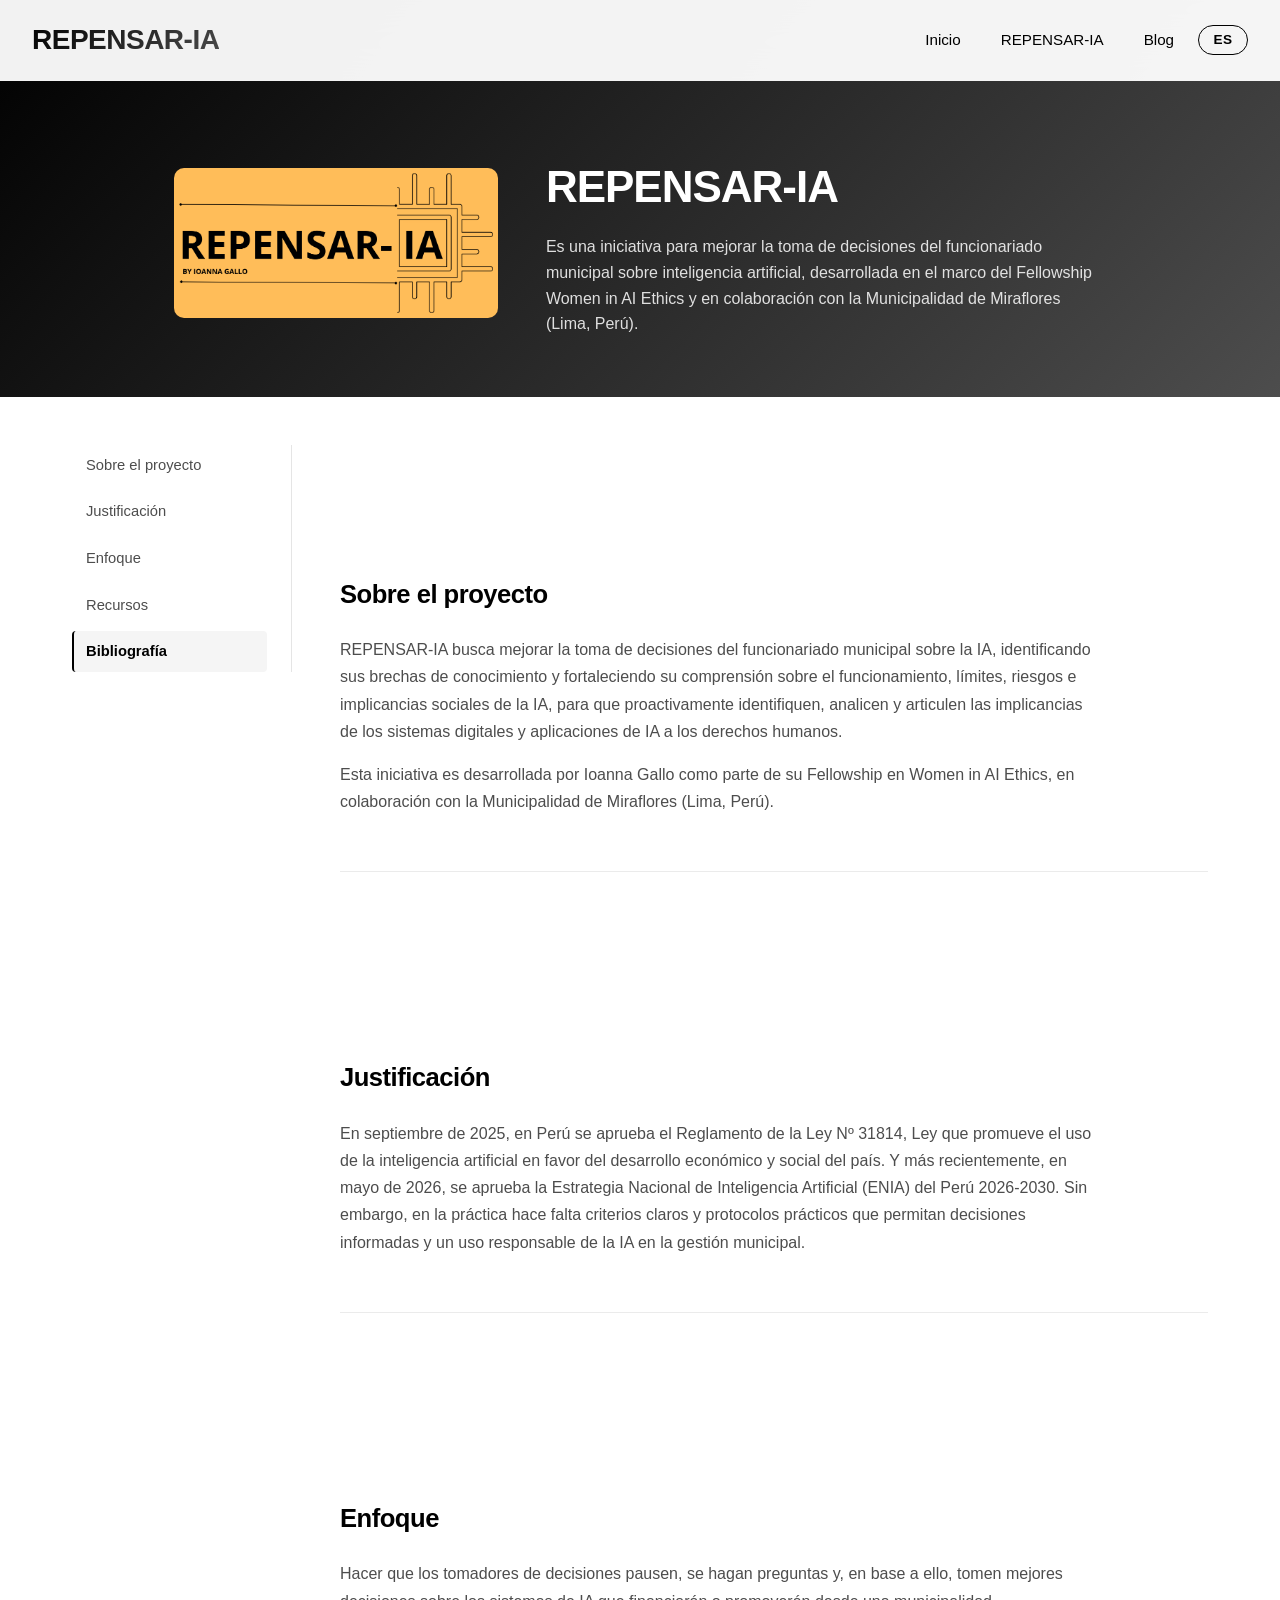
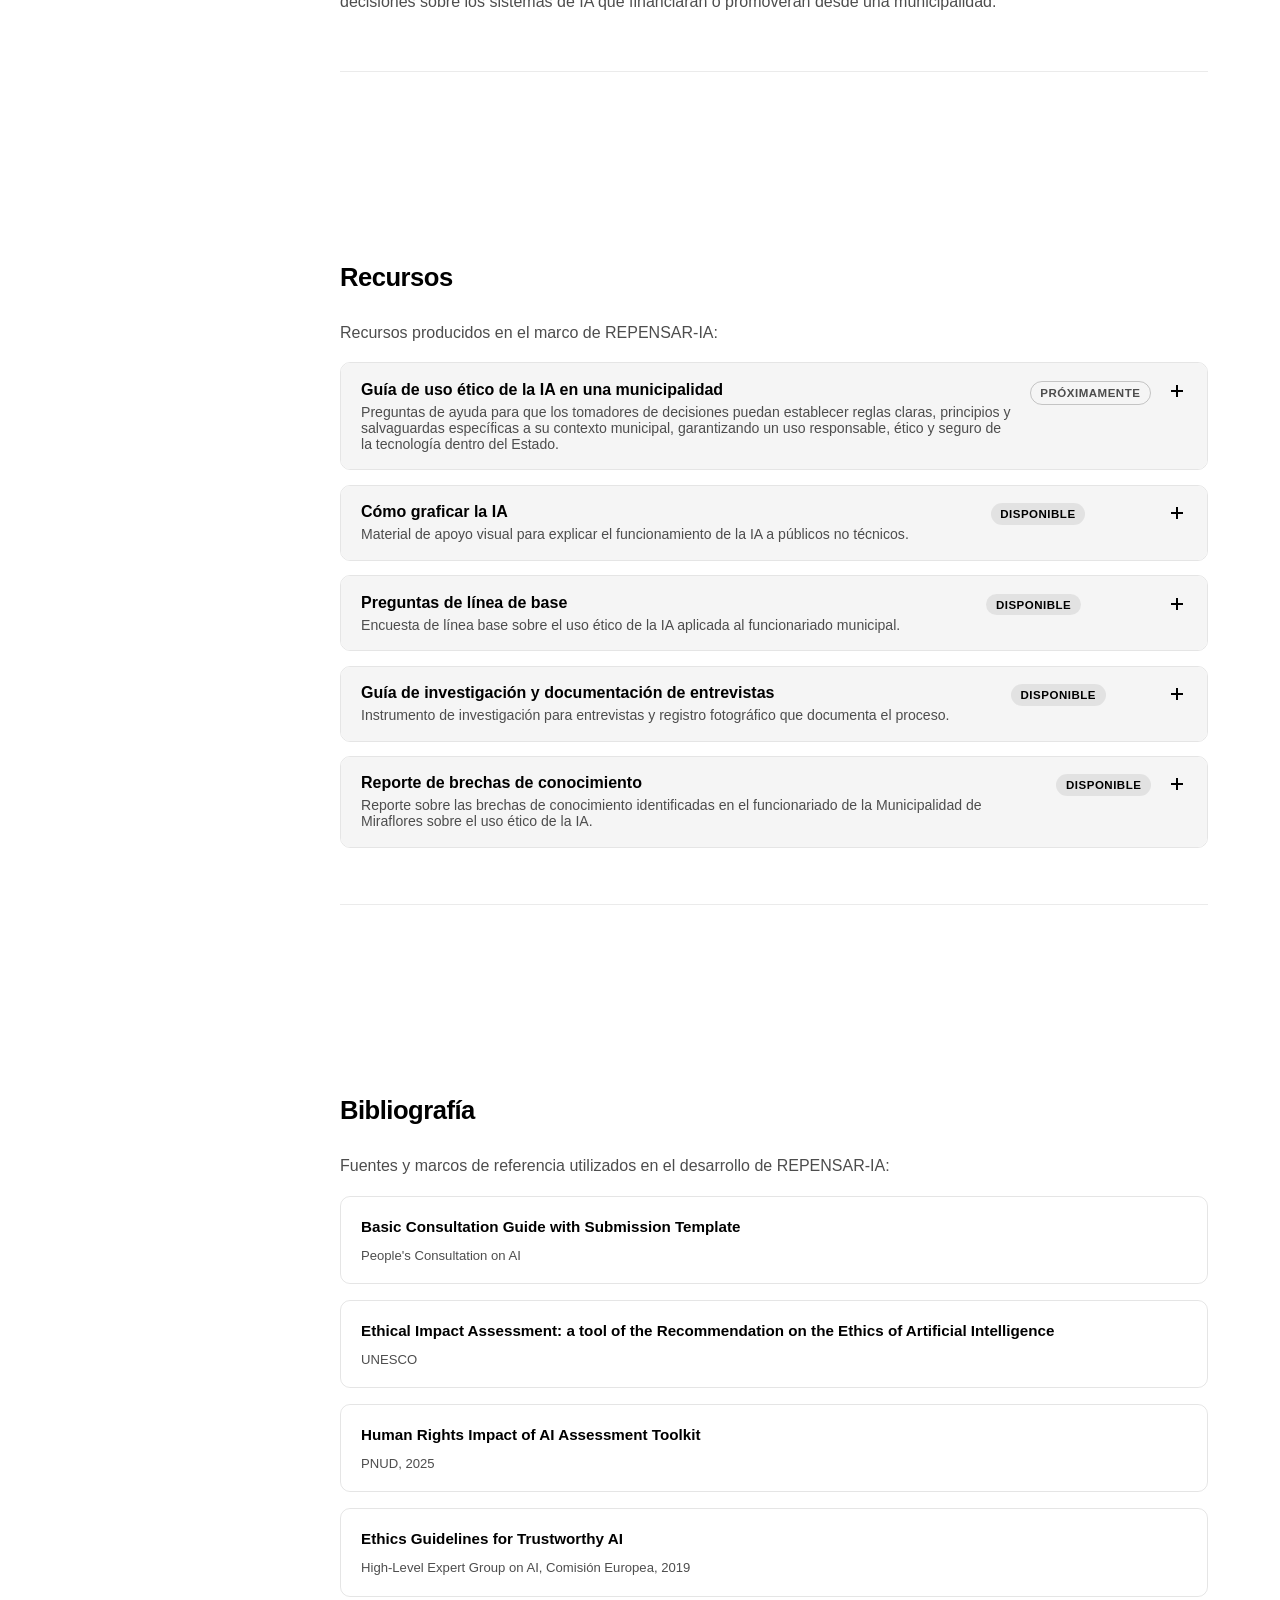
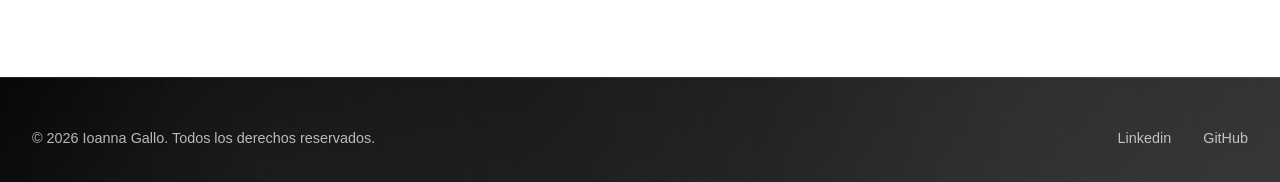
==== proyecto_ia.html @ f0a94ebf "subiendo portafolio" ====
<!DOCTYPE html>
<html lang="en">
<head>
    <meta charset="UTF-8">
    <meta name="viewport" content="width=device-width, initial-scale=1.0">
    <title>Proyecto REPENSAR-IA</title>
    <link href="css.css" rel="stylesheet">
</head>
<body>
    <!-- Navigation -->
    <nav id="navbar">
        <div class="nav-container">
            <div class="logo">REPENSAR-IA</div>
            <div class="nav-right">
                <ul class="nav-links">
                    <li><a href="index.html#home" data-en="Home" data-es="Inicio">Home</a></li>
                    <li><a href="proyecto_ia.html" data-en="REPENSAR-IA" data-es="REPENSAR-IA">REPENSAR-IA</a></li>
                    <li><a href="blog.html" data-en="Blog" data-es="Blog">Blog</a></li>
                </ul>
                <button type="button" id="langToggle" class="lang-toggle" aria-label="Switch language">ES</button>
            </div>
            <div class="mobile-menu-toggle" id="mobileMenuToggle">
                <div class="hamburger"></div>
                <div class="hamburger"></div>
                <div class="hamburger"></div>
            </div>
        </div>
    </nav>

    <!-- Menú del celular -->
    <div class="mobile-menu" id="mobileMenu">
        <ul class="mobile-nav-links">
            <li><a href="index.html#home" data-en="Home" data-es="Inicio">Home</a></li>
            <li><a href="proyecto_ia.html" data-en="REPENSAR-IA" data-es="REPENSAR-IA">REPENSAR-IA</a></li>
            <li><a href="blog.html" data-en="Blog" data-es="Blog">Blog</a></li>
        </ul>
    </div>

    <!-- Page Header -->
    <header class="docs-page-header">
        <div class="docs-page-header-inner">
            <img src="images/repensaria-logo.png" alt="REPENSAR-IA" class="docs-logo">
            <div class="docs-page-header-text">
                <h1 class="docs-page-header-title">REPENSAR-IA</h1>
                <p class="docs-page-header-subtitle" data-en="An initiative to improve municipal officials' decision-making on artificial intelligence, developed as part of the Women in AI Ethics Fellowship in collaboration with the Municipality of Miraflores (Lima, Peru)." data-es="Es una iniciativa para mejorar la toma de decisiones del funcionariado municipal sobre inteligencia artificial, desarrollada en el marco del Fellowship Women in AI Ethics y en colaboración con la Municipalidad de Miraflores (Lima, Perú)."> Es una iniciativa para mejorar la toma de decisiones del funcionariado municipal sobre inteligencia artificial, desarrollada en el marco del Fellowship Women in AI Ethics y en colaboración con la Municipalidad de Miraflores (Lima, Perú).</p>
            </div>
        </div>
    </header>

    <!-- Menú principal -->
    <div class="docs-layout">
        <aside class="docs-sidebar">
            <ul class="docs-sidebar-nav">
                <li><a href="#sobre" data-en="About the project" data-es="Sobre el proyecto">Sobre el proyecto</a></li>
                <li><a href="#justificacion" data-en="Rationale" data-es="Justificación">Justificación</a></li>
                <li><a href="#enfoque" data-en="Approach" data-es="Enfoque">Enfoque</a></li>
                <li><a href="#recursos" data-en="Resources" data-es="Recursos">Recursos</a></li>
                <li><a href="#bibliografia" data-en="Bibliography" data-es="Bibliografía">Bibliografía</a></li>
            </ul>
        </aside>

        <main class="docs-content">
            <!-- Sobre el proyecto -->
            <section id="sobre" class="docs-section">
                <h2 class="docs-section-title" data-en="About the project" data-es="Sobre el proyecto">Sobre el proyecto</h2>
                <p data-en="REPENSAR-IA seeks to improve municipal officials' decision-making on AI by identifying their knowledge gaps and strengthening their understanding of how AI works, its limits, risks, and social implications — so they can proactively identify, analyze, and articulate the human rights implications of digital systems and AI applications." data-es="REPENSAR-IA busca mejorar la toma de decisiones del funcionariado municipal sobre la IA, identificando sus brechas de conocimiento y fortaleciendo su comprensión sobre el funcionamiento, límites, riesgos e implicancias sociales de la IA, para que proactivamente identifiquen, analicen y articulen las implicancias de los sistemas digitales y aplicaciones de IA a los derechos humanos.">REPENSAR-IA busca mejorar la toma de decisiones del funcionariado municipal sobre la IA, identificando sus brechas de conocimiento y fortaleciendo su comprensión sobre el funcionamiento, límites, riesgos e implicancias sociales de la IA, para que proactivamente identifiquen, analicen y articulen las implicancias de los sistemas digitales y aplicaciones de IA a los derechos humanos.</p>
                <p data-en="This initiative is developed by Ioanna Gallo as part of her Women in AI Ethics Fellowship, in collaboration with the Municipality of Miraflores (Lima, Peru)." data-es="Esta iniciativa es desarrollada por Ioanna Gallo como parte de su Fellowship en Women in AI Ethics, en colaboración con la Municipalidad de Miraflores (Lima, Perú).">Esta iniciativa es desarrollada por Ioanna Gallo como parte de su Fellowship en Women in AI Ethics, en colaboración con la Municipalidad de Miraflores (Lima, Perú).</p>
            </section>

            <!-- Justificación -->
            <section id="justificacion" class="docs-section">
                <h2 class="docs-section-title" data-en="Rationale" data-es="Justificación">Justificación</h2>
                <p data-en="In September 2025, Peru approved the Regulations of Law No. 31814, the law that promotes the use of artificial intelligence for the country's economic and social development. More recently, in May 2026, Peru approved its National Artificial Intelligence Strategy (ENIA) 2026-2030. In practice, however, clear criteria and practical protocols are still missing to enable informed decisions and a responsible use of AI in municipal management." data-es="En septiembre de 2025, en Perú se aprueba el Reglamento de la Ley Nº 31814, Ley que promueve el uso de la inteligencia artificial en favor del desarrollo económico y social del país. Y más recientemente, en mayo de 2026, se aprueba la Estrategia Nacional de Inteligencia Artificial (ENIA) del Perú 2026-2030. Sin embargo, en la práctica hace falta criterios claros y protocolos prácticos que permitan decisiones informadas y un uso responsable de la IA en la gestión municipal.">En septiembre de 2025, en Perú se aprueba el Reglamento de la Ley Nº 31814, Ley que promueve el uso de la inteligencia artificial en favor del desarrollo económico y social del país. Y más recientemente, en mayo de 2026, se aprueba la Estrategia Nacional de Inteligencia Artificial (ENIA) del Perú 2026-2030. Sin embargo, en la práctica hace falta criterios claros y protocolos prácticos que permitan decisiones informadas y un uso responsable de la IA en la gestión municipal.</p>
            </section>

            <!-- Enfoque -->
            <section id="enfoque" class="docs-section">
                <h2 class="docs-section-title" data-en="Approach" data-es="Enfoque">Enfoque</h2>
                <p data-en="Getting decision-makers to pause, ask questions, and use those answers to make better decisions about the AI systems a municipality funds or promotes." data-es="Hacer que los tomadores de decisiones pausen, se hagan preguntas y, en base a ello, tomen mejores decisiones sobre los sistemas de IA que financiarán o promoverán desde una municipalidad.">Hacer que los tomadores de decisiones pausen, se hagan preguntas y, en base a ello, tomen mejores decisiones sobre los sistemas de IA que financiarán o promoverán desde una municipalidad.</p>
            </section>

            <!-- Recursos -->
            <section id="recursos" class="docs-section">
                <h2 class="docs-section-title" data-en="Resources" data-es="Recursos">Recursos</h2>
                <p data-en="Resources produced as part of REPENSAR-IA:" data-es="Recursos producidos en el marco de REPENSAR-IA:">Recursos producidos en el marco de REPENSAR-IA:</p>

                <div class="resource-list">
                    <!-- Recurso 1 - Pendiente -->
                    <div class="resource-card">
                        <button type="button" class="resource-header" data-toggle>
                            <div class="resource-header-text">
                                <h3 data-en="Guide to the ethical use of AI in a municipality" data-es="Guía de uso ético de la IA en una municipalidad">Guía de uso ético de la IA en una municipalidad</h3>
                                <p data-en="Guiding questions to help decision-makers set clear rules, principles, and context-specific safeguards for a municipality, ensuring a responsible, ethical, and safe use of technology within the State." data-es="Preguntas de ayuda para que los tomadores de decisiones puedan establecer reglas claras, principios y salvaguardas específicas a su contexto municipal, garantizando un uso responsable, ético y seguro de la tecnología dentro del Estado.">Preguntas de ayuda para que los tomadores de decisiones puedan establecer reglas claras, principios y salvaguardas específicas a su contexto municipal, garantizando un uso responsable, ético y seguro de la tecnología dentro del Estado.</p>
                            </div>
                            <span class="resource-status pending" data-en="Coming soon" data-es="Próximamente">Próximamente</span>
                            <span class="resource-toggle-icon" aria-hidden="true"></span>
                        </button>
                        <div class="resource-body">
                            <div class="resource-body-inner">
                                <p class="resource-pending-note" data-en="This resource is in preparation and will be published on this page soon." data-es="Este recurso está en preparación y se publicará próximamente en esta página.">Este recurso está en preparación y se publicará próximamente en esta página.</p>
                            </div>
                        </div>
                    </div>

                    <!-- Resource 2 - Pendiente -->
                    <div class="resource-card">
                        <button type="button" class="resource-header" data-toggle>
                            <div class="resource-header-text">
                                <h3 data-en="How to visualize AI" data-es="Cómo graficar la IA">Cómo graficar la IA</h3>
                                <p data-en="Visual support material to help explain how AI works to non-technical audiences." data-es="Material de apoyo visual para explicar el funcionamiento de la IA a públicos no técnicos.">Material de apoyo visual para explicar el funcionamiento de la IA a públicos no técnicos.</p>
                            </div>
                            <span class="resource-status available" data-en="Available" data-es="Disponible">Disponible</span>
                            <span class="resource-toggle-icon" aria-hidden="true"></span>
                        </button>
                        <div class="resource-body">
                            <div class="resource-body-inner">
                               <a class="resource-pending-note" href="https://www.linkedin.com/feed/update/urn:li:activity:7485746926806667264/" target="_blank" rel="noopener" data-en="Clic here to see the resource." data-es="Haz clic aquí para ver el recurso."> Haz clic aquí para ver el recurso.</a>
                            </div>
                        </div>
                    </div>

                    <!-- Resource 3 - Disponible -->
                    <div class="resource-card">
                        <button type="button" class="resource-header" data-toggle>
                            <div class="resource-header-text">
                                <h3 data-en="Baseline questions" data-es="Preguntas de línea de base">Preguntas de línea de base</h3>
                                <p data-en="Baseline survey on the ethical use of AI applied to municipal officials." data-es="Encuesta de línea base sobre el uso ético de la IA aplicada al funcionariado municipal.">Encuesta de línea base sobre el uso ético de la IA aplicada al funcionariado municipal.</p>
                            </div>
                            <span class="resource-status available" data-en="Available" data-es="Disponible">Disponible</span>
                            <span class="resource-toggle-icon" aria-hidden="true"></span>
                        </button>
                        <div class="resource-body">
                            <div class="resource-body-inner">
                                <div class="resource-file">
                                    <div class="resource-file-label">
                                        <span data-en="Baseline survey (PDF)" data-es="Encuesta de línea base (PDF)">Encuesta de línea base (PDF)</span>
                                        <a href="docs/encuesta-linea-base.pdf" target="_blank" rel="noopener" data-en="Open in new tab" data-es="Abrir en pestaña nueva">Abrir en pestaña nueva</a>
                                    </div>
                                    <iframe class="pdf-frame" src="docs/encuesta-linea-base.pdf" title="Encuesta de línea base - REPENSAR-IA"></iframe>
                                </div>
                            </div>
                        </div>
                    </div>

                    <!-- Resource 4 - available -->
                    <div class="resource-card">
                        <button type="button" class="resource-header" data-toggle>
                            <div class="resource-header-text">
                                <h3 data-en="Research guide and interview documentation" data-es="Guía de investigación y documentación de entrevistas">Guía de investigación y documentación de entrevistas</h3>
                                <p data-en="Research instrument used for interviews, plus a photographic record documenting the process." data-es="Instrumento de investigación para entrevistas y registro fotográfico que documenta el proceso.">Instrumento de investigación para entrevistas y registro fotográfico que documenta el proceso.</p>
                            </div>
                            <span class="resource-status available" data-en="Available" data-es="Disponible">Disponible</span>
                            <span class="resource-toggle-icon" aria-hidden="true"></span>
                        </button>
                        <div class="resource-body">
                            <div class="resource-body-inner">
                                <div class="resource-file">
                                    <div class="resource-file-label">
                                        <span data-en="Research guide (PDF)" data-es="Guía de investigación (PDF)">Guía de investigación (PDF)</span>
                                        <a href="docs/guia-investigacion.pdf" target="_blank" rel="noopener" data-en="Open in new tab" data-es="Abrir en pestaña nueva">Abrir en pestaña nueva</a>
                                    </div>
                                    <iframe class="pdf-frame" src="docs/guia-investigacion.pdf" title="Guía de investigación - REPENSAR-IA"></iframe>
                                </div>
                                <div class="resource-file">
                                    <div class="resource-file-label">
                                        <span data-en="Interview documentation (PDF)" data-es="Documentación de entrevistas (PDF)">Documentación de entrevistas (PDF)</span>
                                        <a href="docs/documentacion-entrevistas.pdf" target="_blank" rel="noopener" data-en="Open in new tab" data-es="Abrir en pestaña nueva">Abrir en pestaña nueva</a>
                                    </div>
                                    <iframe class="pdf-frame" src="docs/documentacion-entrevistas.pdf" title="Documentación de entrevistas - REPENSAR-IA"></iframe>
                                </div>
                            </div>
                        </div>
                    </div>

                    <!-- Resource 5 - Disponible -->
                    <div class="resource-card">
                        <button type="button" class="resource-header" data-toggle>
                            <div class="resource-header-text">
                                <h3 data-en="Knowledge gaps report" data-es="Reporte de brechas de conocimiento">Reporte de brechas de conocimiento</h3>
                                <p data-en="Report on the knowledge gaps identified among officials of the Municipality of Miraflores regarding the ethical use of AI." data-es="Reporte sobre las brechas de conocimiento identificadas en el funcionariado de la Municipalidad de Miraflores sobre el uso ético de la IA.">Reporte sobre las brechas de conocimiento identificadas en el funcionariado de la Municipalidad de Miraflores sobre el uso ético de la IA.</p>
                            </div>
                            <span class="resource-status available" data-en="Available" data-es="Disponible">Disponible</span>
                            <span class="resource-toggle-icon" aria-hidden="true"></span>
                        </button>
                        <div class="resource-body">
                            <div class="resource-body-inner">
                                <a class="resource-pending-note" href="https://ioannagallo.github.io/lineabase_repensar-ia/" target="_blank" rel="noopener" data-en="Clic here to see the resource." data-es="Haz clic aquí para ver el recurso."> Haz clic aquí para ver el recurso.</a>
                            </div>
                        </div>
                    </div>
                </div>
            </section>

            <!-- Bibliografía -->
            <section id="bibliografia" class="docs-section">
                <h2 class="docs-section-title" data-en="Bibliography" data-es="Bibliografía">Bibliografía</h2>
                <p data-en="Sources and reference frameworks used in developing REPENSAR-IA:" data-es="Fuentes y marcos de referencia utilizados en el desarrollo de REPENSAR-IA:">Fuentes y marcos de referencia utilizados en el desarrollo de REPENSAR-IA:</p>

                <ul class="biblio-list">
                    <li>
                        <a href="https://www.peoplesaiconsultation.ca/basic-consultation-guide-with-submission-template/" target="_blank" rel="noopener">Basic Consultation Guide with Submission Template</a>
                        <span class="biblio-source">People's Consultation on AI</span>
                    </li>
                    <li>
                        <a href="https://unesdoc.unesco.org/ark:/48223/pf0000386276" target="_blank" rel="noopener">Ethical Impact Assessment: a tool of the Recommendation on the Ethics of Artificial Intelligence</a>
                        <span class="biblio-source">UNESCO</span>
                    </li>
                    <li>
                        <a href="https://www.undp.org/eurasia/publications/human-rights-impact-ai-assessment-toolkit" target="_blank" rel="noopener">Human Rights Impact of AI Assessment Toolkit</a>
                        <span class="biblio-source" data-en="UNDP, 2025" data-es="PNUD, 2025">PNUD, 2025</span>
                    </li>
                    <li>
                        <a href="https://digital-strategy.ec.europa.eu/en/library/ethics-guidelines-trustworthy-ai" target="_blank" rel="noopener">Ethics Guidelines for Trustworthy AI</a>
                        <span class="biblio-source" data-en="High-Level Expert Group on AI, European Commission, 2019" data-es="High-Level Expert Group on AI, Comisión Europea, 2019">High-Level Expert Group on AI, Comisión Europea, 2019</span>
                    </li>
                </ul>
            </section>
        </main>
    </div>

    <!-- Footer -->
    <footer class="footer">
        <div class="container">
            <div class="footer-content">
                <div class="footer-left">
                    <p data-en="© 2026 Ioanna Gallo. All rights reserved." data-es="© 2026 Ioanna Gallo. Todos los derechos reservados.">&copy; 2026 Ioanna Gallo. All rights reserved.</p>
                </div>
                <div class="footer-right">
                    <a href="https://www.linkedin.com/in/ioannagallo/" data-en="Linkedin" data-es="Linkedin">Linkedin</a>
                    <a href="#terms" data-en="GitHub" data-es="GitHub">GitHub</a>
                </div>
            </div>
        </div>
    </footer>

    <script>
        const mobileMenuToggle = document.getElementById('mobileMenuToggle');
        const mobileMenu = document.getElementById('mobileMenu');
        const mobileNavLinks = document.querySelectorAll('.mobile-nav-links a');

        mobileMenuToggle.addEventListener('click', () => {
            mobileMenuToggle.classList.toggle('active');
            mobileMenu.classList.toggle('active');
            document.body.style.overflow = mobileMenu.classList.contains('active') ? 'hidden' : 'auto';
        });

        mobileNavLinks.forEach(link => {
            link.addEventListener('click', () => {
                mobileMenuToggle.classList.remove('active');
                mobileMenu.classList.remove('active');
                document.body.style.overflow = 'auto';
            });
        });

        document.addEventListener('click', (e) => {
            if (!mobileMenuToggle.contains(e.target) && !mobileMenu.contains(e.target)) {
                mobileMenuToggle.classList.remove('active');
                mobileMenu.classList.remove('active');
                document.body.style.overflow = 'auto';
            }
        });

        window.addEventListener('scroll', () => {
            const navbar = document.getElementById('navbar');
            if (window.scrollY > 50) {
                navbar.classList.add('scrolled');
            } else {
                navbar.classList.remove('scrolled');
            }
        });

        // Resource accordions
        document.querySelectorAll('.resource-header').forEach((header) => {
            header.addEventListener('click', () => {
                header.closest('.resource-card').classList.toggle('open');
            });
        });

        // Sidebar scrollspy
        const sidebarLinks = document.querySelectorAll('.docs-sidebar-nav a');
        const docsSections = document.querySelectorAll('.docs-section');

        const setActiveLink = (id) => {
            sidebarLinks.forEach((link) => {
                link.classList.toggle('active', link.getAttribute('href') === `#${id}`);
            });
        };

        const sectionObserver = new IntersectionObserver((entries) => {
            const visible = entries.filter((entry) => entry.isIntersecting);
            if (visible.length > 0) {
                setActiveLink(visible[0].target.id);
            }
        }, { rootMargin: '-110px 0px -70% 0px', threshold: 0 });

        docsSections.forEach((section) => sectionObserver.observe(section));
    </script>
    <script src="i18n.js"></script>
</body>
</html>
---- css.css ----
/*

TemplateMo 593 personal shape

https://templatemo.com/tm-593-personal-shape

*/

@charset "utf-8";
/* CSS Document */

        * {
            margin: 0;
            padding: 0;
            box-sizing: border-box;
        }

        /* Footer */
        .footer {
            background: linear-gradient(135deg, #000000 0%, #1a1a1a 50%, #333333 100%);
            color: var(--text-light);
            padding: 3rem 0 2rem;
            border-top: 1px solid rgba(255, 255, 255, 0.1);
            position: relative;
            overflow: hidden;
        }

        .footer::before {
            content: '';
            position: absolute;
            top: 0;
            left: 0;
            right: 0;
            bottom: 0;
            background: url('data:image/svg+xml,<svg xmlns="http://www.w3.org/2000/svg" viewBox="0 0 100 100"><defs><pattern id="footer-grid" width="12" height="12" patternUnits="userSpaceOnUse"><path d="M 12 0 L 0 0 0 12" fill="none" stroke="rgba(255,255,255,0.05)" stroke-width="0.5"/></pattern></defs><rect width="100" height="100" fill="url(%23footer-grid)"/></svg>');
            opacity: 0.4;
        }

        .footer::after {
            content: '';
            position: absolute;
            top: 0;
            left: 0;
            right: 0;
            bottom: 0;
            background: radial-gradient(circle at 20% 80%, rgba(255, 255, 255, 0.06) 0%, transparent 50%),
                        radial-gradient(circle at 80% 20%, rgba(255, 255, 255, 0.04) 0%, transparent 50%);
        }

        .footer-content {
            display: flex;
            justify-content: space-between;
            align-items: center;
            flex-wrap: wrap;
            gap: 1rem;
            position: relative;
            z-index: 2;
        }

        .footer-left p {
            color: rgba(255, 255, 255, 0.7);
            font-size: 0.9rem;
            margin: 0;
        }

        .footer-right {
            display: flex;
            gap: 2rem;
            flex-wrap: wrap;
        }

        .footer-right a {
            color: rgba(255, 255, 255, 0.7);
            text-decoration: none;
            font-size: 0.9rem;
            transition: all 0.3s ease;
            position: relative;
        }

        .footer-right a:hover {
            color: var(--text-light);
            transform: translateY(-1px);
        }

        .footer-right a::after {
            content: '';
            position: absolute;
            width: 0;
            height: 1px;
            bottom: -3px;
            left: 0;
            background: var(--primary-color);
            transition: width 0.3s ease;
        }

        .footer-right a:hover::after {
            width: 100%;
        }

        /* Footer Mobile Responsiveness */
        @media (max-width: 768px) {
            .footer-content {
                flex-direction: column;
                text-align: center;
                gap: 1.5rem;
            }

            .footer-right {
                justify-content: center;
                gap: 1.5rem;
            }

            .footer-right a {
                font-size: 0.85rem;
            }
        }

        @media (max-width: 480px) {
            .footer-right {
                flex-direction: column;
                gap: 1rem;
            }
        }

        :root {
            --primary-color: #000000;
            --secondary-color: #1a1a1a;
            --accent-color: #333333;
            --accent-pink: #4d4d4d;
            --accent-cyan: #666666;
            --text-primary: #000000;
            --text-secondary: #4d4d4d;
            --text-light: #ffffff;
            --bg-primary: #ffffff;
            --bg-secondary: #f5f5f5;
            --bg-dark: #000000;
            --bg-card: rgba(255, 255, 255, 0.95);
            --gradient-primary: linear-gradient(135deg, #000000 0%, #333333 100%);
            --gradient-secondary: linear-gradient(135deg, #1a1a1a 0%, #4d4d4d 100%);
            --gradient-tertiary: linear-gradient(135deg, #333333 0%, #666666 100%);
            --gradient-elegant: linear-gradient(135deg, #000000 0%, #262626 50%, #4d4d4d 100%);
            --shadow-sm: 0 1px 2px 0 rgba(0, 0, 0, 0.05);
            --shadow-md: 0 4px 6px -1px rgba(0, 0, 0, 0.1), 0 2px 4px -1px rgba(0, 0, 0, 0.06);
            --shadow-lg: 0 10px 15px -3px rgba(0, 0, 0, 0.1), 0 4px 6px -2px rgba(0, 0, 0, 0.05);
            --shadow-xl: 0 20px 25px -5px rgba(0, 0, 0, 0.1), 0 10px 10px -5px rgba(0, 0, 0, 0.04);
            --shadow-2xl: 0 25px 50px -12px rgba(0, 0, 0, 0.25);
            --glass: rgba(255, 255, 255, 0.15);
            --glass-border: rgba(255, 255, 255, 0.2);
        }

        body {
            font-family: Arial, 'Helvetica Neue', Helvetica, sans-serif;
            line-height: 1.7;
            color: var(--text-primary);
            scroll-behavior: smooth;
            overflow-x: hidden;
            background: var(--bg-primary);
        }

        /* Navigation */
        nav {
            position: fixed;
            top: 0;
            width: 100%;
            background: rgba(255, 255, 255, 0.95);
            backdrop-filter: blur(20px);
            z-index: 1000;
            padding: 1rem 0;
            transition: all 0.4s cubic-bezier(0.4, 0, 0.2, 1);
            border-bottom: 1px solid rgba(255, 255, 255, 0.1);
        }

        nav.scrolled {
            background: rgba(255, 255, 255, 0.98);
            box-shadow: var(--shadow-lg);
            padding: 0.75rem 0;
        }

        .nav-container {
            max-width: 1400px;
            margin: 0 auto;
            padding: 0 2rem;
            display: flex;
            justify-content: space-between;
            align-items: center;
        }

        .logo {
            font-family: Arial, 'Helvetica Neue', Helvetica, sans-serif;
            font-size: 1.75rem;
            font-weight: 700;
            background: var(--gradient-elegant);
            -webkit-background-clip: text;
            background-clip: text;
            -webkit-text-fill-color: transparent;
            letter-spacing: -0.5px;
        }

        .nav-right {
            display: flex;
            align-items: center;
            gap: 1.5rem;
        }

        .nav-links {
            display: flex;
            list-style: none;
            gap: 2.5rem;
            align-items: center;
        }

        .lang-toggle {
            background: transparent;
            border: 1.5px solid var(--text-primary);
            color: var(--text-primary);
            border-radius: 20px;
            padding: 0.4rem 0.9rem;
            font-family: Arial, 'Helvetica Neue', Helvetica, sans-serif;
            font-size: 0.85rem;
            font-weight: 700;
            letter-spacing: 0.5px;
            cursor: pointer;
            transition: all 0.3s ease;
        }

        .lang-toggle:hover {
            background: var(--text-primary);
            color: var(--text-light);
        }

        .nav-links a {
            text-decoration: none;
            color: var(--text-primary);
            font-weight: 500;
            font-size: 0.95rem;
            transition: all 0.3s cubic-bezier(0.4, 0, 0.2, 1);
            position: relative;
            padding: 0.5rem 0;
        }

        .nav-links a:hover {
            color: var(--primary-color);
            transform: translateY(-1px);
        }

        .nav-links a::after {
            content: '';
            position: absolute;
            width: 0;
            height: 2px;
            bottom: 0;
            left: 50%;
            background: var(--gradient-primary);
            transition: all 0.3s cubic-bezier(0.4, 0, 0.2, 1);
            transform: translateX(-50%);
            border-radius: 1px;
        }

        .nav-links a:hover::after {
            width: 100%;
        }

        /* Mobile Menu */
        .mobile-menu-toggle {
            display: none;
            flex-direction: column;
            cursor: pointer;
            padding: 0.5rem;
            z-index: 1001;
        }

        .hamburger {
            width: 25px;
            height: 3px;
            background: var(--text-primary);
            margin: 3px 0;
            transition: all 0.3s ease;
            border-radius: 1px;
        }

        .mobile-menu-toggle.active .hamburger:nth-child(1) {
            transform: rotate(-45deg) translate(-5px, 6px);
        }

        .mobile-menu-toggle.active .hamburger:nth-child(2) {
            opacity: 0;
        }

        .mobile-menu-toggle.active .hamburger:nth-child(3) {
            transform: rotate(45deg) translate(-5px, -6px);
        }

        .mobile-menu {
            position: fixed;
            top: 0;
            right: -100%;
            width: 100%;
            height: 100vh;
            background: rgba(0, 0, 0, 0.98);
            backdrop-filter: blur(20px);
            display: flex;
            flex-direction: column;
            justify-content: center;
            align-items: center;
            transition: right 0.4s cubic-bezier(0.4, 0, 0.2, 1);
            z-index: 999;
        }

        .mobile-menu.active {
            right: 0;
        }

        .mobile-nav-links {
            list-style: none;
            text-align: center;
        }

        .mobile-nav-links li {
            margin: 2rem 0;
            opacity: 0;
            transform: translateY(30px);
            transition: all 0.4s cubic-bezier(0.4, 0, 0.2, 1);
        }

        .mobile-menu.active .mobile-nav-links li {
            opacity: 1;
            transform: translateY(0);
        }

        .mobile-menu.active .mobile-nav-links li:nth-child(1) { transition-delay: 0.1s; }
        .mobile-menu.active .mobile-nav-links li:nth-child(2) { transition-delay: 0.2s; }
        .mobile-menu.active .mobile-nav-links li:nth-child(3) { transition-delay: 0.3s; }
        .mobile-menu.active .mobile-nav-links li:nth-child(4) { transition-delay: 0.4s; }

        .mobile-nav-links a {
            font-family: Arial, 'Helvetica Neue', Helvetica, sans-serif;
            font-size: 2.5rem;
            font-weight: 500;
            color: var(--text-light);
            text-decoration: none;
            transition: all 0.3s ease;
            background: var(--gradient-elegant);
            -webkit-background-clip: text;
            background-clip: text;
            -webkit-text-fill-color: transparent;
        }

        .mobile-nav-links a:hover {
            transform: scale(1.05);
        }

        /* Hero Section */
        /* Para cambiar la imagen de la portado, solo cambia el archivo */
        .hero {
            height: 100vh;
            display: flex;
            align-items: center;
            justify-content: center;
            background: linear-gradient(135deg, rgba(0, 0, 0, 0.65) 0%, rgba(0, 0, 0, 0.45) 100%), url('images/Ioa1.jpeg') center/cover no-repeat;
            position: relative;
            overflow: hidden;
        }

        .hero::before {
            content: '';
            position: absolute;
            top: 0;
            left: 0;
            right: 0;
            bottom: 0;
            background: url('data:image/svg+xml,<svg xmlns="http://www.w3.org/2000/svg" viewBox="0 0 100 100"><defs><pattern id="grid" width="10" height="10" patternUnits="userSpaceOnUse"><path d="M 10 0 L 0 0 0 10" fill="none" stroke="rgba(255,255,255,0.1)" stroke-width="0.5"/></pattern></defs><rect width="100" height="100" fill="url(%23grid)"/></svg>');
            animation: float 25s ease-in-out infinite;
            opacity: 0.7;
        }

        .hero::after {
            content: '';
            position: absolute;
            top: 0;
            left: 0;
            right: 0;
            bottom: 0;
            background: radial-gradient(circle at 20% 80%, rgba(255, 255, 255, 0.1) 0%, transparent 50%),
                        radial-gradient(circle at 80% 20%, rgba(255, 255, 255, 0.1) 0%, transparent 50%);
            animation: pulse 4s ease-in-out infinite alternate;
        }

        /* Floating Shapes */
        .floating-shapes {
            position: absolute;
            top: 0;
            left: 0;
            width: 100%;
            height: 100%;
            pointer-events: none;
            z-index: 1;
        }

        .shape {
            position: absolute;
            background: rgba(255, 255, 255, 0.1);
            border-radius: 50%;
        }

        .shape-1 {
            width: 80px;
            height: 80px;
            top: 20%;
            left: 10%;
            animation: floatShape1 20s ease-in-out infinite;
        }

        .shape-2 {
            width: 120px;
            height: 120px;
            top: 60%;
            right: 15%;
            background: rgba(255, 255, 255, 0.08);
            animation: floatShape2 25s ease-in-out infinite reverse;
        }

        .shape-3 {
            width: 60px;
            height: 60px;
            top: 30%;
            right: 25%;
            background: rgba(255, 255, 255, 0.12);
            animation: floatShape3 18s ease-in-out infinite;
        }

        .shape-4 {
            width: 100px;
            height: 100px;
            bottom: 25%;
            left: 20%;
            background: rgba(255, 255, 255, 0.06);
            border-radius: 20px;
            animation: floatShape4 22s ease-in-out infinite;
        }

        .shape-5 {
            width: 40px;
            height: 40px;
            top: 15%;
            right: 40%;
            background: rgba(255, 255, 255, 0.15);
            animation: floatShape5 16s ease-in-out infinite reverse;
        }

        .shape-6 {
            width: 140px;
            height: 140px;
            bottom: 15%;
            right: 10%;
            background: rgba(255, 255, 255, 0.04);
            border-radius: 30px;
            animation: floatShape6 28s ease-in-out infinite;
        }

        @keyframes floatShape1 {
            0%, 100% { transform: translateY(0px) translateX(0px) rotate(0deg); }
            25% { transform: translateY(-30px) translateX(20px) rotate(90deg); }
            50% { transform: translateY(-15px) translateX(-10px) rotate(180deg); }
            75% { transform: translateY(-40px) translateX(15px) rotate(270deg); }
        }

        @keyframes floatShape2 {
            0%, 100% { transform: translateY(0px) translateX(0px) scale(1); }
            33% { transform: translateY(25px) translateX(-20px) scale(1.1); }
            66% { transform: translateY(-20px) translateX(25px) scale(0.9); }
        }

        @keyframes floatShape3 {
            0%, 100% { transform: translateY(0px) translateX(0px) rotate(0deg); }
            50% { transform: translateY(-25px) translateX(-30px) rotate(180deg); }
        }

        @keyframes floatShape4 {
            0%, 100% { transform: translateY(0px) translateX(0px) rotate(0deg); }
            25% { transform: translateY(20px) translateX(-15px) rotate(45deg); }
            50% { transform: translateY(-10px) translateX(30px) rotate(90deg); }
            75% { transform: translateY(15px) translateX(-20px) rotate(135deg); }
        }

        @keyframes floatShape5 {
            0%, 100% { transform: translateY(0px) translateX(0px) scale(1); }
            50% { transform: translateY(-35px) translateX(20px) scale(1.2); }
        }

        @keyframes floatShape6 {
            0%, 100% { transform: translateY(0px) translateX(0px) rotate(0deg); }
            33% { transform: translateY(-15px) translateX(10px) rotate(60deg); }
            66% { transform: translateY(10px) translateX(-25px) rotate(120deg); }
        }

        @keyframes float {
            0%, 100% { transform: translateY(0px) rotate(0deg); }
            50% { transform: translateY(-20px) rotate(1deg); }
        }

        @keyframes pulse {
            0% { opacity: 0.5; }
            100% { opacity: 0.8; }
        }

        .hero-content {
            text-align: center;
            color: var(--text-light);
            z-index: 2;
            position: relative;
            max-width: 900px;
            padding: 0 2rem;
        }

        .hero-subtitle {
            font-size: 1.1rem;
            font-weight: 500;
            letter-spacing: 2px;
            text-transform: uppercase;
            opacity: 0;
            transform: translateY(30px);
            animation: fadeInUp 1s ease 0.2s forwards;
            margin-bottom: 1rem;
            color: rgba(255, 255, 255, 0.8);
        }

        .hero h1 {
            font-family: Arial, 'Helvetica Neue', Helvetica, sans-serif;
            font-size: 5rem;
            font-weight: 700;
            margin-bottom: 1.5rem;
            opacity: 0;
            transform: translateY(30px);
            animation: fadeInUp 1s ease 0.4s forwards;
            line-height: 1.1;
            letter-spacing: -1px;
        }

        .hero .subtitle {
            font-size: 1.3rem;
            margin-bottom: 3rem;
            opacity: 0;
            transform: translateY(30px);
            animation: fadeInUp 1s ease 0.6s forwards;
            color: rgba(255, 255, 255, 0.9);
            font-weight: 400;
            max-width: 600px;
            margin-left: auto;
            margin-right: auto;
        }

        .cta-button {
            display: inline-block;
            padding: 1.2rem 3rem;
            background: rgba(255, 255, 255, 0.2);
            color: var(--text-light);
            text-decoration: none;
            border-radius: 50px;
            font-weight: 600;
            font-size: 1rem;
            transform: translateY(30px);
            opacity: 0;
            animation: fadeInUp 1s ease 0.8s forwards;
            transition: all 0.4s cubic-bezier(0.4, 0, 0.2, 1);
            border: 2px solid rgba(255, 255, 255, 0.3);
            backdrop-filter: blur(10px);
            letter-spacing: 0.5px;
        }

        .cta-button:hover {
            transform: translateY(-3px);
            background: rgba(255, 255, 255, 0.25);
            box-shadow: 0 20px 40px rgba(0, 0, 0, 0.2);
            border-color: rgba(255, 255, 255, 0.4);
        }

        @keyframes fadeInUp {
            to {
                opacity: 1;
                transform: translateY(0);
            }
        }

        /* Scroll Indicator */
        .scroll-indicator {
            position: absolute;
            bottom: 40px;
            left: 50%;
            transform: translateX(-50%);
            width: 30px;
            height: 50px;
            border: 2px solid rgba(255, 255, 255, 0.6);
            border-radius: 25px;
            cursor: pointer;
            transition: all 0.3s ease;
        }

        .scroll-indicator:hover {
            border-color: rgba(255, 255, 255, 0.9);
        }

        .scroll-indicator::before {
            content: '';
            position: absolute;
            top: 10px;
            left: 50%;
            width: 6px;
            height: 6px;
            background: rgba(255, 255, 255, 0.8);
            border-radius: 50%;
            transform: translateX(-50%);
            animation: scroll 2s infinite;
        }

        @keyframes scroll {
            0% { transform: translateX(-50%) translateY(0); opacity: 1; }
            100% { transform: translateX(-50%) translateY(20px); opacity: 0; }
        }

        /* Section Styles */
        section {
            padding: 8rem 0;
        }

        .container {
            max-width: 1400px;
            margin: 0 auto;
            padding: 0 2rem;
        }

        .section-title {
            text-align: center;
            font-family: Arial, 'Helvetica Neue', Helvetica, sans-serif;
            font-size: 3.5rem;
            font-weight: 600;
            margin-bottom: 4rem;
            background: var(--gradient-elegant);
            -webkit-background-clip: text;
            background-clip: text;
            -webkit-text-fill-color: transparent;
            letter-spacing: -1px;
            position: relative;
        }

        .section-title::after {
            content: '';
            position: absolute;
            width: 60px;
            height: 4px;
            background: var(--gradient-primary);
            bottom: -20px;
            left: 50%;
            transform: translateX(-50%);
            border-radius: 2px;
        }

        /* About Section */
        .about {
            background: var(--bg-secondary);
            position: relative;
        }

        .about::before {
            content: '';
            position: absolute;
            top: 0;
            left: 0;
            right: 0;
            bottom: 0;
            background: radial-gradient(circle at 10% 20%, rgba(0, 0, 0, 0.05) 0%, transparent 50%);
        }

        .about-content {
            display: grid;

            grid-template-columns: 1fr 1.5fr;
            gap: 6rem;
            align-items: center;
            position: relative;
        }
/* Para cambiar la imagen de la descripción, solo cambia el archivo */
        .about-image {
            width: 100%;
            height: 500px;
            background: url('images/Ioa2.jpeg') center/cover;
            border-radius: 30px;
            position: relative;
            overflow: hidden;
            box-shadow: var(--shadow-2xl);
            transform: rotate(-2deg);
            transition: transform 0.4s ease;
        }

        .about-image:hover {
            transform: rotate(0deg) scale(1.02);
        }

        .about-image::before {
            content: '';
            position: absolute;
            top: 0;
            left: 0;
            right: 0;
            bottom: 0;
            background: linear-gradient(135deg, rgba(0, 0, 0, 0.35) 0%, rgba(0, 0, 0, 0.2) 100%);
            transition: opacity 0.3s ease;
        }

        .about-image:hover::before {
            opacity: 0.7;
        }

        .about-image::after {

        }

        .about-text h3 {
            font-family: Arial, 'Helvetica Neue', Helvetica, sans-serif;
            font-size: 2.5rem;
            margin-bottom: 2rem;
            color: var(--text-primary);
            font-weight: 500;
            line-height: 1.3;
        }

        .about-text p {
            font-size: 1.1rem;
            color: var(--text-secondary);
            margin-bottom: 2rem;
            line-height: 1.8;
        }

        .skills {
            display: flex;
            gap: 1rem;
            flex-wrap: wrap;
            margin-top: 3rem;
        }

        .skill-tag {
            padding: 0.75rem 1.5rem;
            background: var(--bg-card);
            color: var(--primary-color);
            border-radius: 30px;
            font-size: 0.9rem;
            font-weight: 600;
            border: 1px solid rgba(0, 0, 0, 0.2);
            transition: all 0.3s ease;
            backdrop-filter: blur(10px);
        }

        .skill-tag:hover {
            background: var(--primary-color);
            color: var(--text-light);
            transform: translateY(-2px);
            box-shadow: var(--shadow-lg);
        }

        /* Portfolio Section */
        .portfolio {
            background: var(--bg-primary);
        }

        .portfolio-grid {
            display: grid;
            grid-template-columns: repeat(3, 1fr);
            gap: 3rem;
            margin-top: 2rem;
        }

        .portfolio-item {
            background: var(--bg-card);
            border-radius: 25px;
            overflow: hidden;
            box-shadow: var(--shadow-lg);
            transition: all 0.4s cubic-bezier(0.4, 0, 0.2, 1);
            transform: translateY(20px);
            opacity: 0;
            border: 1px solid rgba(255, 255, 255, 0.2);
            backdrop-filter: blur(10px);
        }

        .portfolio-item.animate {
            transform: translateY(0);
            opacity: 1;
        }

        .portfolio-item:hover {
            transform: translateY(-15px);
            box-shadow: var(--shadow-2xl);
        }

        .portfolio-image {
            width: 100%;
            height: 180px;
            background: var(--gradient-primary);
            position: relative;
            overflow: hidden;
            background-size: cover;
            background-position: center;
        }
/* Para añadir las imágenes del portafolio, copia y pega todo desde el punto siguiendo la numeración */
/* Participación y liderazgo de mujeres... */
        .portfolio-item:nth-child(1) .portfolio-image {
            background-image: url('images/portfolio.1.png');
        }
/* Giz... */
        .portfolio-item:nth-child(2) .portfolio-image {
            background-image: url('images/portfolio.2.png');
        }
/* Conectando futuros con Igualdad  */
        .portfolio-item:nth-child(3) .portfolio-image {
            background-image: url('images/portfolio.3.png');
        }
/* Foros regionales seguridad...  */
        .portfolio-item:nth-child(4) .portfolio-image {
            background-image: url('images/portfolio.4.png');
        }
/* Panel académico WPLAM...  */
        .portfolio-item:nth-child(5) .portfolio-image {
            background-image: url('images/portfolio.5.jpeg');
        }
/* Panel académico WLG...  */
        .portfolio-item:nth-child(6) .portfolio-image {
            background-image: url('images/portfolio.6.png');
        }
/* Growing Women Voices...  */
        .portfolio-item:nth-child(7) .portfolio-image {
            background-image: url('images/portfolio.7.png');
        }
/* Growing Talks...  */
        .portfolio-item:nth-child(8) .portfolio-image {
            background-image: url('images/portfolio.8.png');
        }
/* UNFPA */
        .portfolio-item:nth-child(9) .portfolio-image {
            background-image: url('images/portfolio.9.png');
        }
/* Desarro.io  */
        .portfolio-item:nth-child(10) .portfolio-image {
            background-image: url('images/portfolio.10.png');
        }
/* Gender Gap  */
        .portfolio-item:nth-child(11) .portfolio-image {
            background-image: url('images/portfolio.11.png');
        }
/* Networkear con confianza */
           .portfolio-item:nth-child(12) .portfolio-image {
            background-image: url('images/portfolio.12.png');
        }

        .portfolio-image::before {
            content: '';
            position: absolute;
            top: 0;
            left: 0;
            right: 0;
            bottom: 0;
            background: linear-gradient(135deg, rgba(0, 0, 0, 0.3) 0%, rgba(0, 0, 0, 0.1) 100%);
            transition: all 0.3s ease;
        }

        .portfolio-item:hover .portfolio-image::before {
            background: linear-gradient(135deg, rgba(0, 0, 0, 0.45) 0%, rgba(0, 0, 0, 0.3) 100%);
        }

        .portfolio-content {
            padding: 2rem;
        }

        .portfolio-content h4 {
            font-family: Arial, 'Helvetica Neue', Helvetica, sans-serif;
            font-size: 1.5rem;
            margin-bottom: 1rem;
            color: var(--text-primary);
            font-weight: 600;
        }

        .portfolio-content p {
            color: var(--text-secondary);
            margin-bottom: 1.5rem;
            line-height: 1.7;
        }

        .portfolio-tech {
            display: flex;
            gap: 0.75rem;
            flex-wrap: wrap;
        }

        .tech-tag {
            padding: 0.4rem 1rem;
            background: var(--bg-secondary);
            color: var(--text-secondary);
            border-radius: 20px;
            font-size: 0.85rem;
            font-weight: 500;
            transition: all 0.3s ease;
        }

        .tech-tag:hover {
            background: var(--primary-color);
            color: var(--text-light);
        }

        /* Participations, Awards & Clients Sections */
        .participaciones-section,
        .clientes-section {
            background: var(--bg-secondary);
        }

        .premios-section {
            background: var(--bg-primary);
        }

        .participations-grid {
            display: grid;
            grid-template-columns: repeat(auto-fit, minmax(260px, 1fr));
            gap: 1.5rem;
            margin-top: 3rem;
            align-items: start;
        }

        .participation-card {
            background: var(--bg-card);
            border: 1px solid rgba(0, 0, 0, 0.1);
            border-radius: 16px;
            padding: 1.75rem;
            box-shadow: var(--shadow-lg);
            backdrop-filter: blur(10px);
            transition: all 0.3s ease;
        }

        .participation-card:hover {
            transform: translateY(-5px);
            box-shadow: var(--shadow-2xl);
        }

        .participation-org {
            font-family: Arial, 'Helvetica Neue', Helvetica, sans-serif;
            font-size: 1.15rem;
            font-weight: 600;
            color: var(--text-primary);
            margin-bottom: 0.75rem;
        }

        .participation-org a {
            color: inherit;
            text-decoration: none;
        }

        .participation-card > p {
            color: var(--text-secondary);
            line-height: 1.6;
            margin: 0;
        }

        .participation-card ul {
            list-style: none;
            display: grid;
            gap: 0.6rem;
        }

        .participation-card ul li {
            padding-left: 1.1rem;
            position: relative;
            color: var(--text-secondary);
            line-height: 1.6;
        }

        .participation-card ul li::before {
            content: '–';
            position: absolute;
            left: 0;
        }

        .participation-card a {
            color: var(--primary-color);
            font-weight: 600;
            text-decoration: none;
        }

        .participation-card a:hover {
            text-decoration: underline;
        }

        a.skill-tag {
            text-decoration: none;
        }

        .awards-grid {
            display: grid;
            grid-template-columns: repeat(auto-fit, minmax(220px, 1fr));
            gap: 1.5rem;
            margin-top: 3rem;
        }

        .award-box {
            background: var(--bg-card);
            border: 1px solid rgba(0, 0, 0, 0.1);
            border-radius: 16px;
            padding: 1.75rem 1.5rem;
            text-align: center;
            font-weight: 600;
            color: var(--text-primary);
            box-shadow: var(--shadow-lg);
            backdrop-filter: blur(10px);
            transition: all 0.3s ease;
        }

        .award-box:hover {
            transform: translateY(-5px);
            box-shadow: var(--shadow-2xl);
        }

        a.award-box {
            text-decoration: none;
            display: block;
        }

        /* Contact Section */
        .contact {
            background: linear-gradient(135deg, #000000 0%, #1a1a1a 50%, #333333 100%);
            color: var(--text-light);
            position: relative;
            overflow: hidden;
        }

        .contact::before {
            content: '';
            position: absolute;
            top: 0;
            left: 0;
            right: 0;
            bottom: 0;
            background: url('data:image/svg+xml,<svg xmlns="http://www.w3.org/2000/svg" viewBox="0 0 100 100"><defs><pattern id="contact-grid" width="8" height="8" patternUnits="userSpaceOnUse"><path d="M 8 0 L 0 0 0 8" fill="none" stroke="rgba(255,255,255,0.08)" stroke-width="0.5"/></pattern></defs><rect width="100" height="100" fill="url(%23contact-grid)"/></svg>');
            animation: contactFloat 30s ease-in-out infinite;
            opacity: 0.6;
        }

        .contact::after {
            content: '';
            position: absolute;
            top: 0;
            left: 0;
            right: 0;
            bottom: 0;
            background: radial-gradient(circle at 25% 75%, rgba(255, 255, 255, 0.08) 0%, transparent 50%),
                        radial-gradient(circle at 75% 25%, rgba(255, 255, 255, 0.06) 0%, transparent 50%),
                        radial-gradient(circle at 50% 50%, rgba(255, 255, 255, 0.06) 0%, transparent 70%);
            animation: contactPulse 6s ease-in-out infinite alternate;
        }

        /* Contact Floating Shapes */
        .contact-floating-shapes {
            position: absolute;
            top: 0;
            left: 0;
            width: 100%;
            height: 100%;
            pointer-events: none;
            z-index: 1;
        }

        .contact-shape {
            position: absolute;
            background: rgba(255, 255, 255, 0.08);
            border-radius: 50%;
        }

        .contact-shape-1 {
            width: 70px;
            height: 70px;
            top: 15%;
            left: 8%;
            animation: contactFloatShape1 24s ease-in-out infinite;
        }

        .contact-shape-2 {
            width: 110px;
            height: 110px;
            top: 65%;
            right: 12%;
            background: rgba(255, 255, 255, 0.06);
            animation: contactFloatShape2 28s ease-in-out infinite reverse;
        }

        .contact-shape-3 {
            width: 55px;
            height: 55px;
            top: 25%;
            right: 30%;
            background: rgba(255, 255, 255, 0.1);
            animation: contactFloatShape3 20s ease-in-out infinite;
        }

        .contact-shape-4 {
            width: 90px;
            height: 90px;
            bottom: 20%;
            left: 18%;
            background: rgba(255, 255, 255, 0.05);
            border-radius: 25px;
            animation: contactFloatShape4 26s ease-in-out infinite;
        }

        .contact-shape-5 {
            width: 35px;
            height: 35px;
            top: 12%;
            right: 45%;
            background: rgba(255, 255, 255, 0.12);
            animation: contactFloatShape5 18s ease-in-out infinite reverse;
        }

        .contact-shape-6 {
            width: 130px;
            height: 130px;
            bottom: 12%;
            right: 8%;
            background: rgba(255, 255, 255, 0.04);
            border-radius: 35px;
            animation: contactFloatShape6 32s ease-in-out infinite;
        }

        @keyframes contactFloatShape1 {
            0%, 100% { transform: translateY(0px) translateX(0px) rotate(0deg); }
            25% { transform: translateY(-25px) translateX(15px) rotate(90deg); }
            50% { transform: translateY(-10px) translateX(-8px) rotate(180deg); }
            75% { transform: translateY(-35px) translateX(12px) rotate(270deg); }
        }

        @keyframes contactFloatShape2 {
            0%, 100% { transform: translateY(0px) translateX(0px) scale(1); }
            33% { transform: translateY(20px) translateX(-15px) scale(1.05); }
            66% { transform: translateY(-15px) translateX(20px) scale(0.95); }
        }

        @keyframes contactFloatShape3 {
            0%, 100% { transform: translateY(0px) translateX(0px) rotate(0deg); }
            50% { transform: translateY(-20px) translateX(-25px) rotate(180deg); }
        }

        @keyframes contactFloatShape4 {
            0%, 100% { transform: translateY(0px) translateX(0px) rotate(0deg); }
            25% { transform: translateY(15px) translateX(-12px) rotate(30deg); }
            50% { transform: translateY(-8px) translateX(25px) rotate(60deg); }
            75% { transform: translateY(12px) translateX(-18px) rotate(90deg); }
        }

        @keyframes contactFloatShape5 {
            0%, 100% { transform: translateY(0px) translateX(0px) scale(1); }
            50% { transform: translateY(-30px) translateX(15px) scale(1.15); }
        }

        @keyframes contactFloatShape6 {
            0%, 100% { transform: translateY(0px) translateX(0px) rotate(0deg); }
            33% { transform: translateY(-12px) translateX(8px) rotate(45deg); }
            66% { transform: translateY(8px) translateX(-20px) rotate(90deg); }
        }

        @keyframes contactFloat {
            0%, 100% { transform: translateY(0px) rotate(0deg); }
            33% { transform: translateY(-15px) rotate(0.5deg); }
            66% { transform: translateY(-10px) rotate(-0.5deg); }
        }

        @keyframes contactPulse {
            0% { opacity: 0.4; }
            100% { opacity: 0.7; }
        }

        .contact-content {
            text-align: center;
            max-width: 700px;
            margin: 0 auto;
            position: relative;
            z-index: 10;
        }

        .contact .section-title {
            color: var(--text-light);
            background: linear-gradient(135deg, #ffffff 0%, #e2e8f0 100%);
            -webkit-background-clip: text;
            background-clip: text;
            -webkit-text-fill-color: transparent;
        }

        .contact-form {
            display: grid;
            gap: 2rem;
            margin-top: 3rem;
        }

        .form-row {
            display: grid;
            grid-template-columns: 1fr 1fr;
            gap: 2rem;
        }

        .form-group {
            display: grid;
            gap: 0.75rem;
            text-align: left;
        }

        .form-group label {
            font-weight: 500;
            color: rgba(255, 255, 255, 0.9);
            font-size: 0.9rem;
        }

        .form-group input,
        .form-group textarea {
            padding: 1.2rem;
            border: 1px solid rgba(255, 255, 255, 0.2);
            border-radius: 15px;
            background: rgba(255, 255, 255, 0.08);
            color: var(--text-light);
            font-family: Arial, 'Helvetica Neue', Helvetica, sans-serif;
            font-size: 1rem;
            font-weight: 400;
            transition: all 0.3s cubic-bezier(0.4, 0, 0.2, 1);
            backdrop-filter: blur(10px);
            resize: vertical;
        }

        .form-group input:focus,
        .form-group textarea:focus {
            outline: none;
            background: rgba(255, 255, 255, 0.12);
            border-color: var(--primary-color);
            box-shadow: 0 0 0 3px rgba(0, 0, 0, 0.15);
        }

        .form-group input::placeholder,
        .form-group textarea::placeholder {
            color: rgba(255, 255, 255, 0.5);
        }

        .submit-btn {
            padding: 1.2rem 3rem;
            background: var(--gradient-primary);
            color: var(--text-light);
            border: none;
            border-radius: 50px;
            font-size: 1rem;
            font-weight: 600;
            cursor: pointer;
            transition: all 0.4s cubic-bezier(0.4, 0, 0.2, 1);
            margin-top: 1rem;
            letter-spacing: 0.5px;
        }

        .submit-btn:hover {
            transform: translateY(-3px);
            box-shadow: 0 20px 40px rgba(0, 0, 0, 0.3);
        }

        /* Animation Classes */
        .fade-in {
            opacity: 0;
            transform: translateY(40px);
            transition: all 0.8s cubic-bezier(0.4, 0, 0.2, 1);
        }

        .fade-in.animate {
            opacity: 1;
            transform: translateY(0);
        }

        .slide-in-left {
            opacity: 0;
            transform: translateX(-60px);
            transition: all 0.8s cubic-bezier(0.4, 0, 0.2, 1);
        }

        .slide-in-left.animate {
            opacity: 1;
            transform: translateX(0);
        }

        .slide-in-right {
            opacity: 0;
            transform: translateX(60px);
            transition: all 0.8s cubic-bezier(0.4, 0, 0.2, 1);
        }

        .slide-in-right.animate {
            opacity: 1;
            transform: translateX(0);
        }

        /* Mobile Responsiveness */
        @media (max-width: 1024px) {
            .portfolio-grid {
                grid-template-columns: repeat(2, 1fr);
                gap: 2rem;
            }

            .about-content {
                grid-template-columns: 1fr;
                gap: 4rem;
            }

            .hero h1 {
                font-size: 4rem;
            }
        }

        @media (max-width: 768px) {
            .nav-links {
                display: none;
            }

            .mobile-menu-toggle {
                display: flex;
            }

            .hero h1 {
                font-size: 3rem;
            }

            .hero .subtitle {
                font-size: 1.1rem;
            }

            .section-title {
                font-size: 2.5rem;
            }

            .portfolio-grid {
                grid-template-columns: 1fr;
            }

            .container {
                padding: 0 1.5rem;
            }

            section {
                padding: 5rem 0;
            }

            .form-row {
                grid-template-columns: 1fr;
                gap: 1.5rem;
            }

            .about-text h3 {
                font-size: 2rem;
            }

            .skills {
                margin-top: 2rem;
            }
        }

        @media (max-width: 480px) {
            .hero h1 {
                font-size: 2.5rem;
            }

            .section-title {
                font-size: 2rem;
            }

            .nav-container {
                padding: 0 1rem;
            }

            .container {
                padding: 0 1rem;
            }
        }

        /* Page Header (used by inner pages like Blog) */
        .page-header {
            min-height: 50vh;
            padding: 160px 2rem 60px;
            display: flex;
            align-items: center;
            justify-content: center;
            text-align: center;
            position: relative;
            overflow: hidden;
            background: var(--gradient-elegant);
            color: var(--text-light);
        }

        .page-header-title {
            font-family: Arial, 'Helvetica Neue', Helvetica, sans-serif;
            font-size: 3rem;
            font-weight: 700;
            margin-bottom: 1rem;
            letter-spacing: -1px;
        }

        .page-header-text {
            font-size: 1.1rem;
            color: rgba(255, 255, 255, 0.9);
            max-width: 600px;
            margin: 0 auto;
        }

        /* Blog Section */
        .blog {
            background: var(--bg-secondary);
        }

        .blog-scroll-wrapper {
            display: flex;
            align-items: center;
            gap: 1rem;
        }

        .blog-scroll {
            display: flex;
            gap: 2rem;
            overflow-x: auto;
            scroll-snap-type: x mandatory;
            padding: 0.5rem 0.25rem 1.5rem;
            scroll-behavior: smooth;
        }

        .blog-scroll::-webkit-scrollbar {
            height: 6px;
        }

        .blog-scroll::-webkit-scrollbar-thumb {
            background: rgba(0, 0, 0, 0.2);
            border-radius: 10px;
        }

        .blog-nav-btn {
            flex: 0 0 auto;
            width: 44px;
            height: 44px;
            border-radius: 50%;
            border: none;
            background: var(--text-primary);
            color: var(--text-light);
            font-size: 1.4rem;
            line-height: 1;
            cursor: pointer;
            transition: all 0.3s ease;
        }

        .blog-nav-btn:hover {
            transform: scale(1.1);
            box-shadow: var(--shadow-lg);
        }

        .blog-card {
            flex: 0 0 320px;
            scroll-snap-align: start;
            background: var(--bg-card);
            border-radius: 20px;
            overflow: hidden;
            box-shadow: var(--shadow-lg);
            border: 1px solid rgba(0, 0, 0, 0.08);
            transition: all 0.4s cubic-bezier(0.4, 0, 0.2, 1);
        }

        .blog-card:hover {
            transform: translateY(-10px);
            box-shadow: var(--shadow-2xl);
        }

        .blog-card-window {
            height: 36px;
            background: var(--text-primary);
            display: flex;
            align-items: center;
            gap: 6px;
            padding: 0 1rem;
        }

        .blog-card-window .dot {
            width: 10px;
            height: 10px;
            border-radius: 50%;
        }

        .blog-card-window .dot-red { background: #4d4d4d; }
        .blog-card-window .dot-yellow { background: #8c8c8c; }
        .blog-card-window .dot-green { background: #c2c2c2; }

        .blog-card-content {
            padding: 1.75rem;
        }

        .blog-card-content h3 {
            font-size: 1.3rem;
            font-weight: 600;
            color: var(--text-primary);
            margin-bottom: 0.75rem;
            line-height: 1.3;
        }

        .blog-card-content p {
            font-size: 0.95rem;
            color: var(--text-secondary);
            line-height: 1.7;
            margin-bottom: 1.5rem;
        }

        .blog-card-links {
            display: flex;
            flex-wrap: wrap;
            gap: 1rem;
        }

        .blog-card-links a {
            color: var(--text-primary);
            font-weight: 600;
            font-size: 0.9rem;
            text-decoration: none;
            border-bottom: 2px solid var(--text-primary);
            padding-bottom: 2px;
            transition: all 0.3s ease;
        }

        .blog-card-links a:hover {
            opacity: 0.6;
        }

        .blog-hint {
            text-align: center;
            color: var(--text-secondary);
            font-size: 0.9rem;
            margin-top: 1rem;
        }

        @media (max-width: 768px) {
            .page-header {
                padding: 130px 1.5rem 50px;
            }

            .page-header-title {
                font-size: 2.2rem;
            }

            .blog-card {
                flex: 0 0 260px;
            }

            .blog-nav-btn {
                display: none;
            }
        }

        /* Proyecto IA - Documentation Layout */
        .docs-page-header {
            min-height: 32vh;
            padding: 150px 2rem 60px;
            display: flex;
            align-items: center;
            justify-content: center;
            background: var(--gradient-elegant);
            color: var(--text-light);
        }

        .docs-page-header-inner {
            display: flex;
            align-items: center;
            gap: 3rem;
            max-width: 980px;
        }

        .docs-logo {
            height: 150px;
            width: auto;
            flex-shrink: 0;
            border-radius: 10px;
        }

        .docs-page-header-text {
            display: flex;
            flex-direction: column;
            align-items: flex-start;
            text-align: left;
            gap: 0.6rem;
        }

        .docs-page-header-title {
            font-family: Arial, 'Helvetica Neue', Helvetica, sans-serif;
            font-size: 2.75rem;
            font-weight: 700;
            letter-spacing: -1px;
            margin: 0;
        }

        .docs-page-header-subtitle {
            font-size: 1rem;
            color: rgba(255, 255, 255, 0.85);
            max-width: 560px;
            line-height: 1.6;
            margin: 0;
        }

        .docs-layout {
            display: flex;
            align-items: flex-start;
            max-width: 1200px;
            margin: 0 auto;
            padding: 3rem 2rem 5rem;
            gap: 3rem;
        }

        .docs-sidebar {
            position: sticky;
            top: 100px;
            flex: 0 0 220px;
            border-right: 1px solid rgba(0, 0, 0, 0.1);
            padding-right: 1.5rem;
        }

        .docs-sidebar-nav {
            list-style: none;
            display: flex;
            flex-direction: column;
            gap: 0.35rem;
        }

        .docs-sidebar-nav a {
            display: block;
            padding: 0.5rem 0.75rem;
            color: var(--text-secondary);
            text-decoration: none;
            font-size: 0.92rem;
            font-weight: 500;
            border-left: 2px solid transparent;
            border-radius: 4px;
            transition: all 0.25s ease;
        }

        .docs-sidebar-nav a:hover {
            color: var(--text-primary);
            background: var(--bg-secondary);
        }

        .docs-sidebar-nav a.active {
            color: var(--text-primary);
            border-left-color: var(--primary-color);
            background: var(--bg-secondary);
            font-weight: 700;
        }

        .docs-content {
            flex: 1;
            min-width: 0;
        }

        .docs-section {
            scroll-margin-top: 100px;
            padding-bottom: 3.5rem;
            margin-bottom: 3.5rem;
            border-bottom: 1px solid rgba(0, 0, 0, 0.08);
        }

        .docs-section:last-child {
            border-bottom: none;
            margin-bottom: 0;
            padding-bottom: 0;
        }

        .docs-section-title {
            font-size: 1.6rem;
            font-weight: 700;
            margin-bottom: 1.25rem;
            letter-spacing: -0.5px;
        }

        .docs-section p {
            color: var(--text-secondary);
            margin-bottom: 1rem;
            max-width: 760px;
        }

        .docs-section p:last-child {
            margin-bottom: 0;
        }

        /* Resource cards / accordion */
        .resource-list {
            display: flex;
            flex-direction: column;
            gap: 0.9rem;
        }

        .resource-card {
            border: 1px solid rgba(0, 0, 0, 0.1);
            border-radius: 10px;
            overflow: hidden;
        }

        .resource-header {
            display: flex;
            align-items: flex-start;
            justify-content: space-between;
            gap: 1rem;
            padding: 1.1rem 1.25rem;
            background: var(--bg-secondary);
            cursor: pointer;
            border: none;
            width: 100%;
            text-align: left;
            font-family: Arial, 'Helvetica Neue', Helvetica, sans-serif;
        }

        .resource-header-text h3 {
            font-size: 1rem;
            font-weight: 700;
            margin-bottom: 0.3rem;
        }

        .resource-header-text p {
            font-size: 0.88rem;
            color: var(--text-secondary);
            margin: 0;
        }

        .resource-status {
            flex-shrink: 0;
            font-size: 0.72rem;
            font-weight: 700;
            text-transform: uppercase;
            letter-spacing: 0.5px;
            padding: 0.3rem 0.6rem;
            border-radius: 20px;
            white-space: nowrap;
        }

        .resource-status.available {
            background: rgba(0, 0, 0, 0.08);
            color: var(--text-primary);
        }

        .resource-status.pending {
            background: transparent;
            border: 1px solid rgba(0, 0, 0, 0.2);
            color: var(--text-secondary);
        }

        .resource-toggle-icon {
            flex-shrink: 0;
            width: 20px;
            height: 20px;
            position: relative;
        }

        .resource-toggle-icon::before,
        .resource-toggle-icon::after {
            content: '';
            position: absolute;
            background: var(--text-primary);
            top: 50%;
            left: 50%;
            transform: translate(-50%, -50%);
        }

        .resource-toggle-icon::before {
            width: 12px;
            height: 2px;
        }

        .resource-toggle-icon::after {
            width: 2px;
            height: 12px;
            transition: transform 0.25s ease;
        }

        .resource-card.open .resource-toggle-icon::after {
            transform: translate(-50%, -50%) rotate(90deg) scaleY(0);
        }

        .resource-body {
            max-height: 0;
            overflow: hidden;
            transition: max-height 0.35s ease;
        }

        .resource-card.open .resource-body {
            max-height: 900px;
        }

        .resource-body-inner {
            padding: 1.25rem;
            border-top: 1px solid rgba(0, 0, 0, 0.1);
        }

        .resource-file {
            margin-bottom: 1rem;
        }

        .resource-file:last-child {
            margin-bottom: 0;
        }

        .resource-file-label {
            display: flex;
            align-items: center;
            justify-content: space-between;
            gap: 1rem;
            margin-bottom: 0.5rem;
            font-size: 0.85rem;
            font-weight: 600;
        }

        .resource-file-label a {
            color: var(--text-secondary);
            font-weight: 500;
            text-decoration: underline;
        }

        .pdf-frame {
            width: 100%;
            height: 65vh;
            border: 1px solid rgba(0, 0, 0, 0.12);
            border-radius: 6px;
        }

        .resource-pending-note {
            font-size: 0.88rem;
            color: var(--text-secondary);
            font-style: italic;
        }

        /* Bibliography */
        .biblio-list {
            list-style: none;
            display: flex;
            flex-direction: column;
            gap: 1rem;
        }

        .biblio-list li {
            padding: 1rem 1.25rem;
            border: 1px solid rgba(0, 0, 0, 0.1);
            border-radius: 10px;
        }

        .biblio-list a {
            color: var(--text-primary);
            font-weight: 700;
            font-size: 0.95rem;
            text-decoration: none;
        }

        .biblio-list a:hover {
            text-decoration: underline;
        }

        .biblio-source {
            display: block;
            margin-top: 0.3rem;
            font-size: 0.82rem;
            color: var(--text-secondary);
        }

        @media (max-width: 900px) {
            .docs-layout {
                flex-direction: column;
                gap: 1.5rem;
                padding: 2rem 1.5rem 3rem;
            }

            .docs-sidebar {
                position: static;
                width: 100%;
                border-right: none;
                border-bottom: 1px solid rgba(0, 0, 0, 0.1);
                padding-right: 0;
                padding-bottom: 1rem;
            }

            .docs-sidebar-nav {
                flex-direction: row;
                flex-wrap: wrap;
                gap: 0.5rem;
            }

            .docs-sidebar-nav a {
                border-left: none;
                border: 1px solid rgba(0, 0, 0, 0.12);
            }

            .docs-sidebar-nav a.active {
                border-color: var(--primary-color);
            }

            .docs-page-header-inner {
                flex-direction: column;
                text-align: center;
                gap: 1.5rem;
            }

            .docs-page-header-text {
                align-items: center;
                text-align: center;
            }

            .docs-logo {
                height: 110px;
            }

            .docs-page-header-title {
                font-size: 2.1rem;
            }

            .pdf-frame {
                height: 55vh;
            }
        }
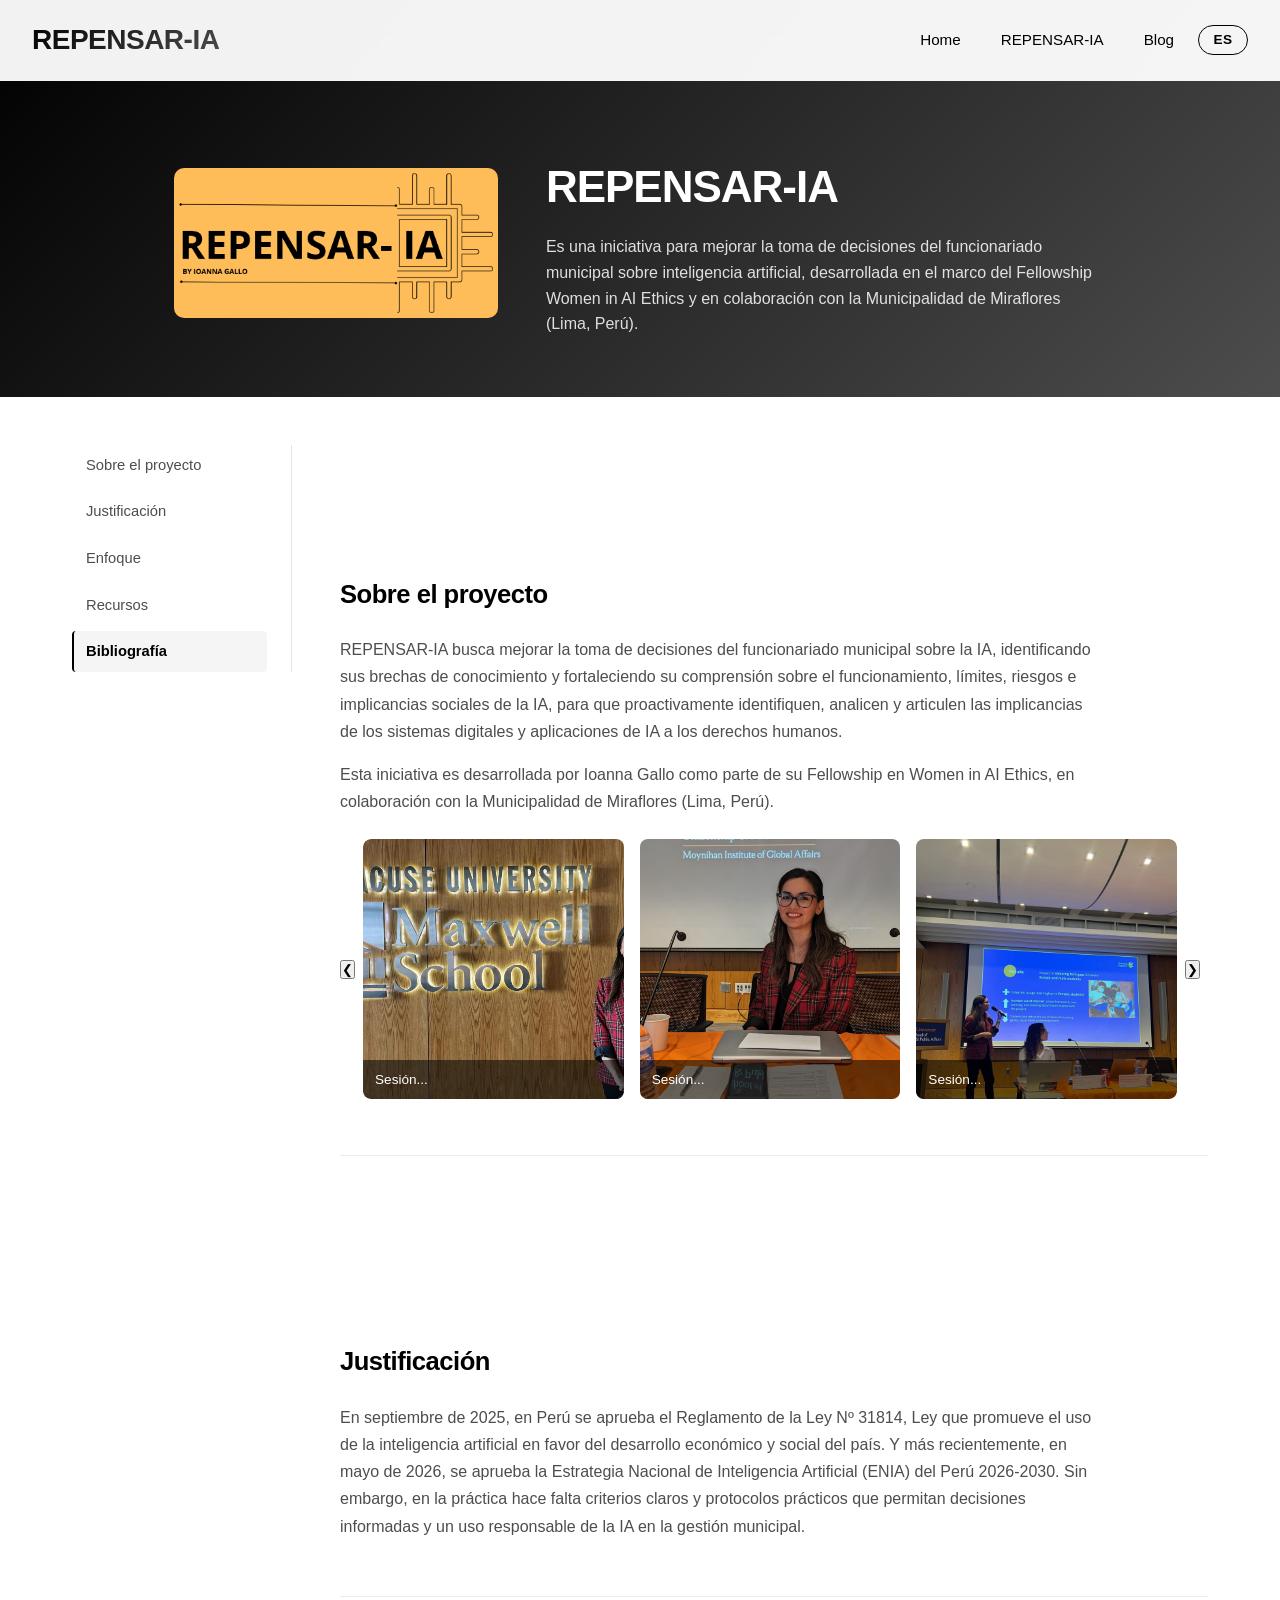
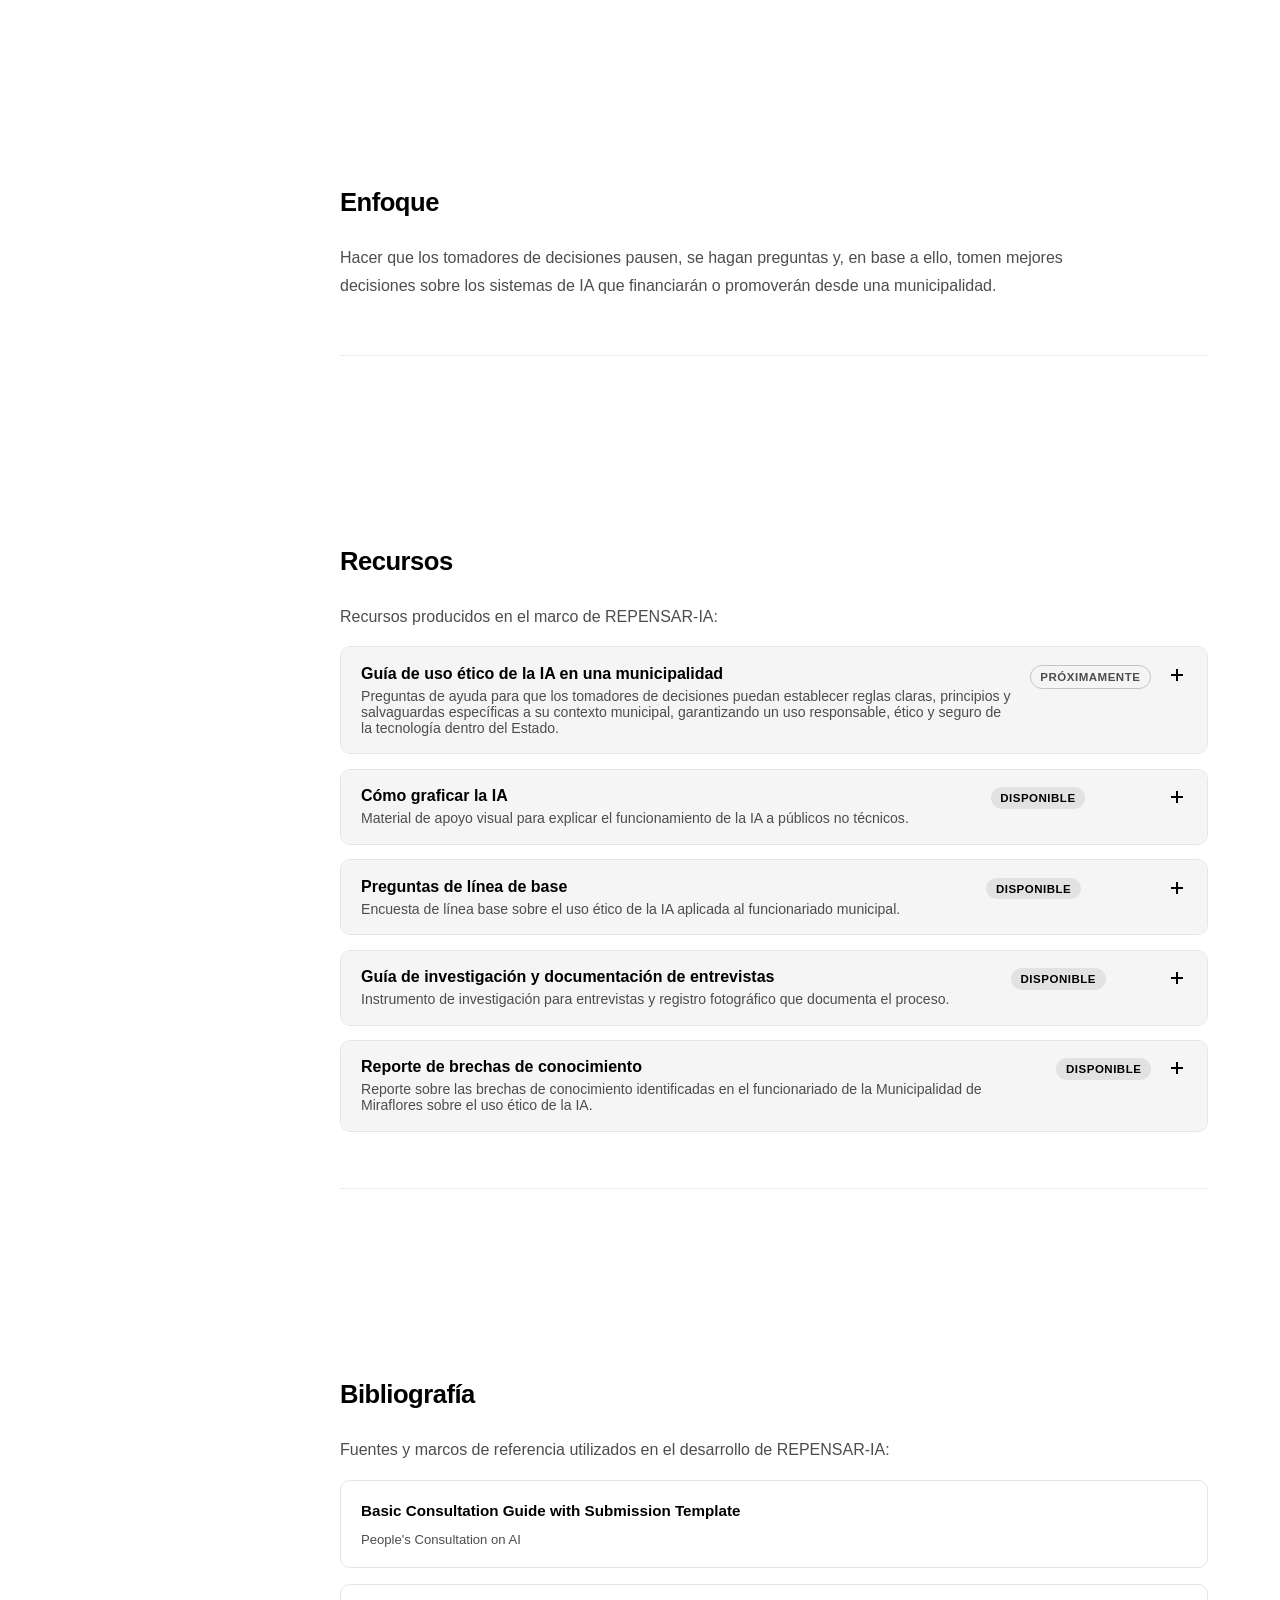
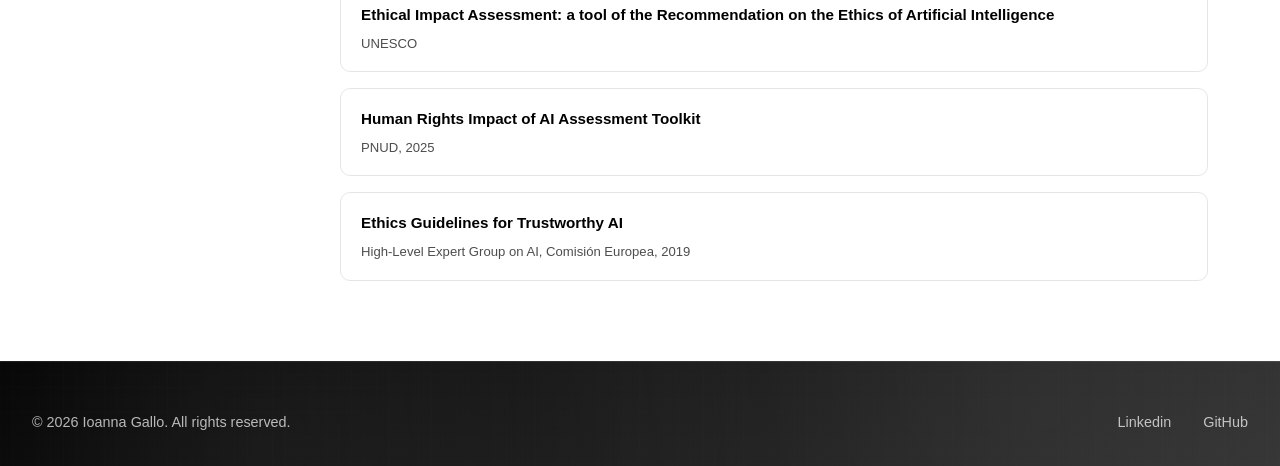
==== commit 19295a3a: "Agregar galería de fotos" ====
--- a/proyecto_ia.html
+++ b/proyecto_ia.html
@@ -65,6 +65,31 @@
                 <h2 class="docs-section-title" data-en="About the project" data-es="Sobre el proyecto">Sobre el proyecto</h2>
                 <p data-en="REPENSAR-IA seeks to improve municipal officials' decision-making on AI by identifying their knowledge gaps and strengthening their understanding of how AI works, its limits, risks, and social implications — so they can proactively identify, analyze, and articulate the human rights implications of digital systems and AI applications." data-es="REPENSAR-IA busca mejorar la toma de decisiones del funcionariado municipal sobre la IA, identificando sus brechas de conocimiento y fortaleciendo su comprensión sobre el funcionamiento, límites, riesgos e implicancias sociales de la IA, para que proactivamente identifiquen, analicen y articulen las implicancias de los sistemas digitales y aplicaciones de IA a los derechos humanos.">REPENSAR-IA busca mejorar la toma de decisiones del funcionariado municipal sobre la IA, identificando sus brechas de conocimiento y fortaleciendo su comprensión sobre el funcionamiento, límites, riesgos e implicancias sociales de la IA, para que proactivamente identifiquen, analicen y articulen las implicancias de los sistemas digitales y aplicaciones de IA a los derechos humanos.</p>
                 <p data-en="This initiative is developed by Ioanna Gallo as part of her Women in AI Ethics Fellowship, in collaboration with the Municipality of Miraflores (Lima, Peru)." data-es="Esta iniciativa es desarrollada por Ioanna Gallo como parte de su Fellowship en Women in AI Ethics, en colaboración con la Municipalidad de Miraflores (Lima, Perú).">Esta iniciativa es desarrollada por Ioanna Gallo como parte de su Fellowship en Women in AI Ethics, en colaboración con la Municipalidad de Miraflores (Lima, Perú).</p>
+                <div class="gallery-carousel" id="galeriaCarousel">
+                    <button type="button" class="carousel-btn carousel-prev" aria-label="Anterior">❮</button>
+                    <div class="carousel-track-wrapper">
+                        <div class="carousel-track">
+                            <figure class="carousel-slide">
+                                <img src="images/Ioa1.jpeg" alt="Entrevista con ...">
+                                <figcaption data-en="Session..." data-es="Sesión...">Sesión...</figcaption>
+                            </figure>
+                            <figure class="carousel-slide">
+                                <img src="images/Ioa2.jpeg" alt="Entrevista con ...">
+                                <figcaption data-en="Session..." data-es="Sesión...">Sesión...</figcaption>
+                            </figure>
+                            <figure class="carousel-slide">
+                                <img src="images/Ioa3.jpeg" alt="Entrevista con ...">
+                                <figcaption data-en="Session..." data-es="Sesión...">Sesión...</figcaption>
+                            </figure>
+                            <figure class="carousel-slide">
+                                <img src="images/Ioa4.png" alt="Entrevista con ...">
+                                <figcaption data-en="Session..." data-es="Sesión...">Sesión...</figcaption>
+                            </figure>
+                        </div>
+                    </div>
+                    <button type="button" class="carousel-btn carousel-next" aria-label="Siguiente">❯</button>
+                    <div class="carousel-dots"></div>
+                </div>
             </section>
 
             <!-- Justificación -->
--- a/css.css
+++ b/css.css
@@ -339,10 +339,6 @@
             color: var(--text-light);
             text-decoration: none;
             transition: all 0.3s ease;
-            background: var(--gradient-elegant);
-            -webkit-background-clip: text;
-            background-clip: text;
-            -webkit-text-fill-color: transparent;
         }
 
         .mobile-nav-links a:hover {
@@ -903,6 +899,54 @@
             color: var(--text-light);
         }
 
+        /* Tarjeta de imagen genérica: Para añadir imágenes sueltas en formato tarjeta
+           sin tener que tocar el CSS por cada una. Usa una etiqueta <img> normal. Ver en el manual */
+        .image-card-grid {
+            display: grid;
+            grid-template-columns: repeat(auto-fit, minmax(280px, 1fr));
+            gap: 2rem;
+            margin-top: 2rem;
+        }
+
+        .image-card {
+            background: var(--bg-card);
+            border-radius: 25px;
+            overflow: hidden;
+            box-shadow: var(--shadow-lg);
+            border: 1px solid rgba(255, 255, 255, 0.2);
+            backdrop-filter: blur(10px);
+            transition: all 0.4s cubic-bezier(0.4, 0, 0.2, 1);
+        }
+
+        .image-card:hover {
+            transform: translateY(-15px);
+            box-shadow: var(--shadow-2xl);
+        }
+
+        .image-card img {
+            display: block;
+            width: 100%;
+            height: 220px;
+            object-fit: cover;
+        }
+
+        .image-card-content {
+            padding: 1.5rem 2rem 2rem;
+        }
+
+        .image-card-content h4 {
+            font-family: Arial, 'Helvetica Neue', Helvetica, sans-serif;
+            font-size: 1.35rem;
+            margin-bottom: 0.5rem;
+            color: var(--text-primary);
+            font-weight: 600;
+        }
+
+        .image-card-content p {
+            color: var(--text-secondary);
+            line-height: 1.7;
+        }
+
         /* Participations, Awards & Clients Sections */
         .participaciones-section,
         .clientes-section {
@@ -1911,4 +1955,60 @@
             .pdf-frame {
                 height: 55vh;
             }
-        }+        }
+        /* Repensar la IA Galería */
+        .gallery-carousel {
+            position: relative;
+            margin-top: 1.5rem;
+            display: flex;
+            align-items: center;
+            gap: 0.5rem;
+        }
+
+        .carousel-track-wrapper {
+            overflow: hidden;
+            width: 100%;
+            border-radius: 8px;
+        }
+
+        .carousel-track {
+            display: flex;
+            gap: 1rem;
+            transition: transform 0.5s ease-in-out;
+        }
+
+        .carousel-slide {
+            flex: 0 0 calc((100% - 2rem) / 3); /* 3 imágenes visibles, con 2 gaps de 1rem */
+            margin: 0;
+            position: relative;
+            border-radius: 8px;
+            overflow: hidden;
+        }
+
+        .carousel-slide img {
+            width: 100%;
+            height: 260px;
+            object-fit: cover;
+            display: block;
+        }
+
+        .carousel-slide figcaption {
+            position: absolute;
+            bottom: 0;
+            left: 0;
+            right: 0;
+            background: rgba(0, 0, 0, 0.55);
+            color: #fff;
+            padding: 0.5rem 0.75rem;
+            font-size: 0.85rem;
+        }
+
+        @media (max-width: 900px) {
+            .carousel-slide { flex: 0 0 calc((100% - 1rem) / 2); } /* 2 en tablet */
+        }
+
+        @media (max-width: 600px) {
+            .carousel-slide { flex: 0 0 100%; } /* 1 en celular */
+            .carousel-slide img { height: 220px; }
+        }
+
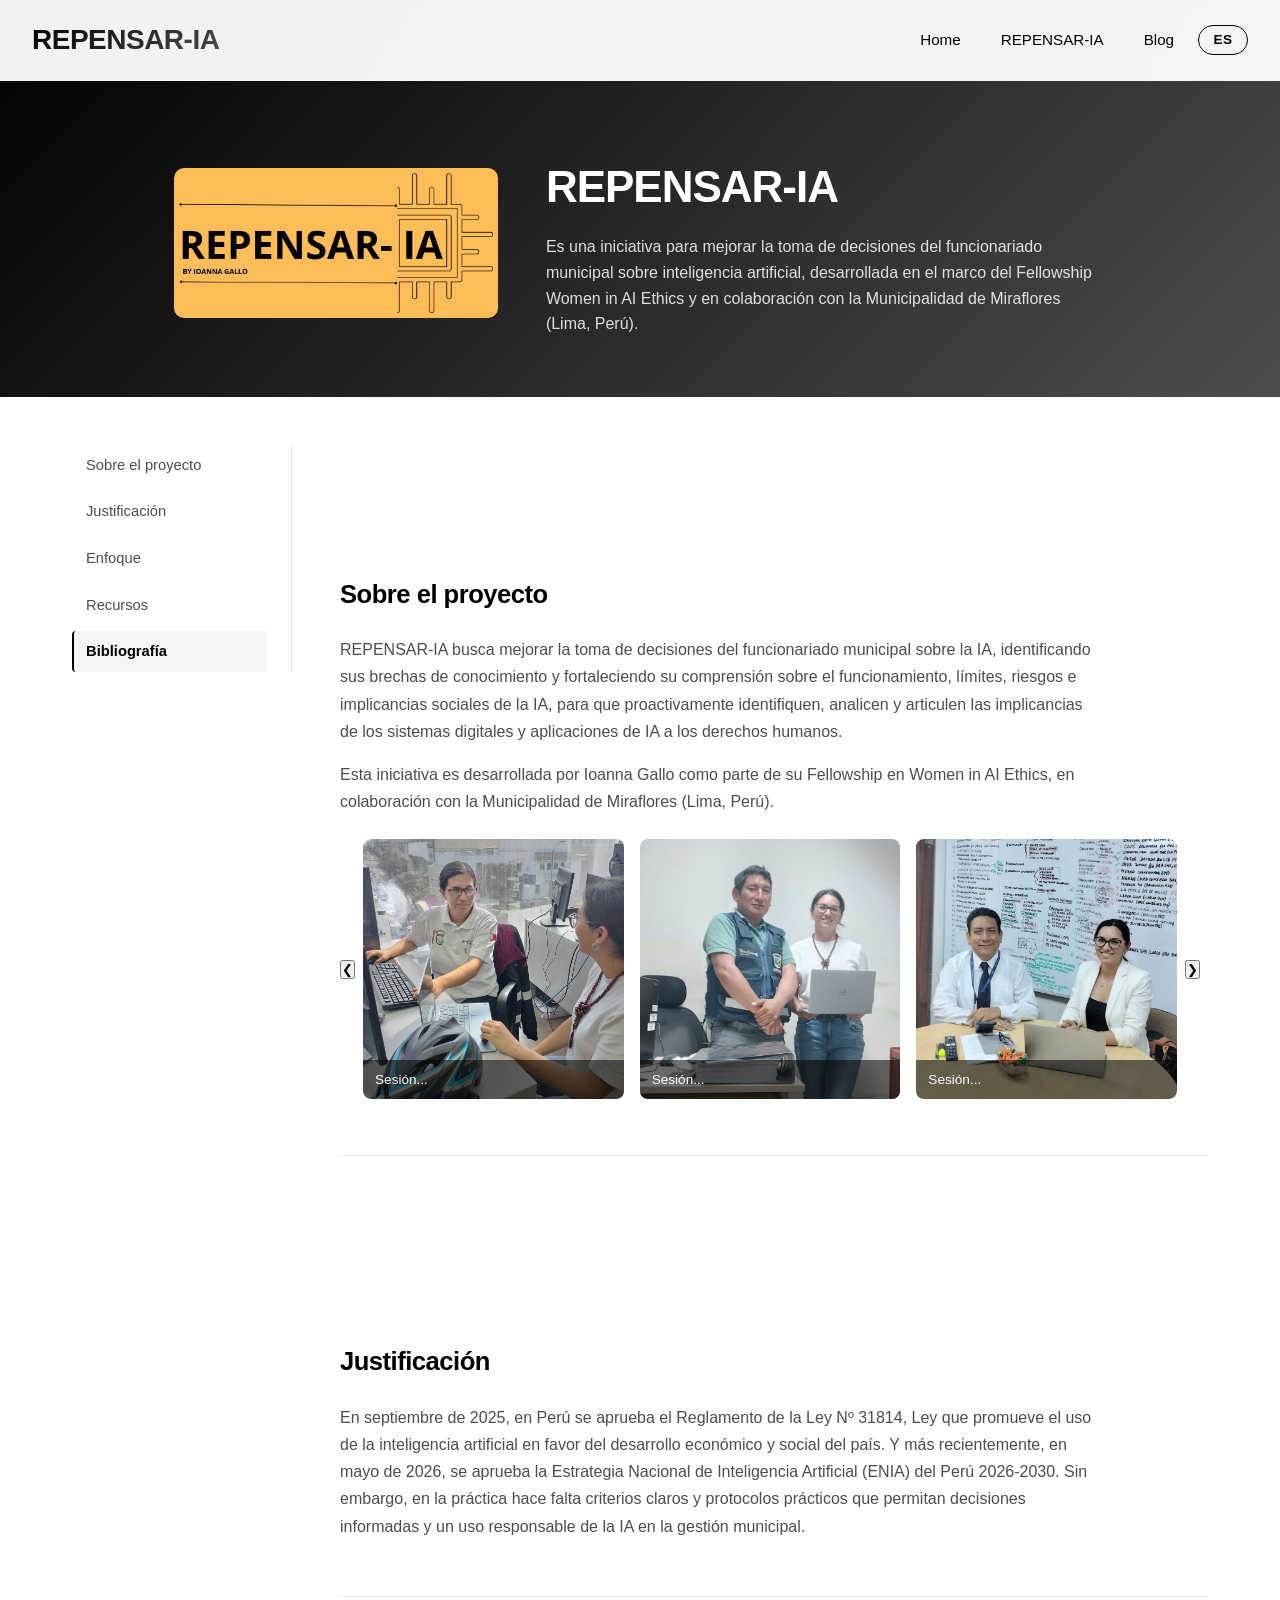
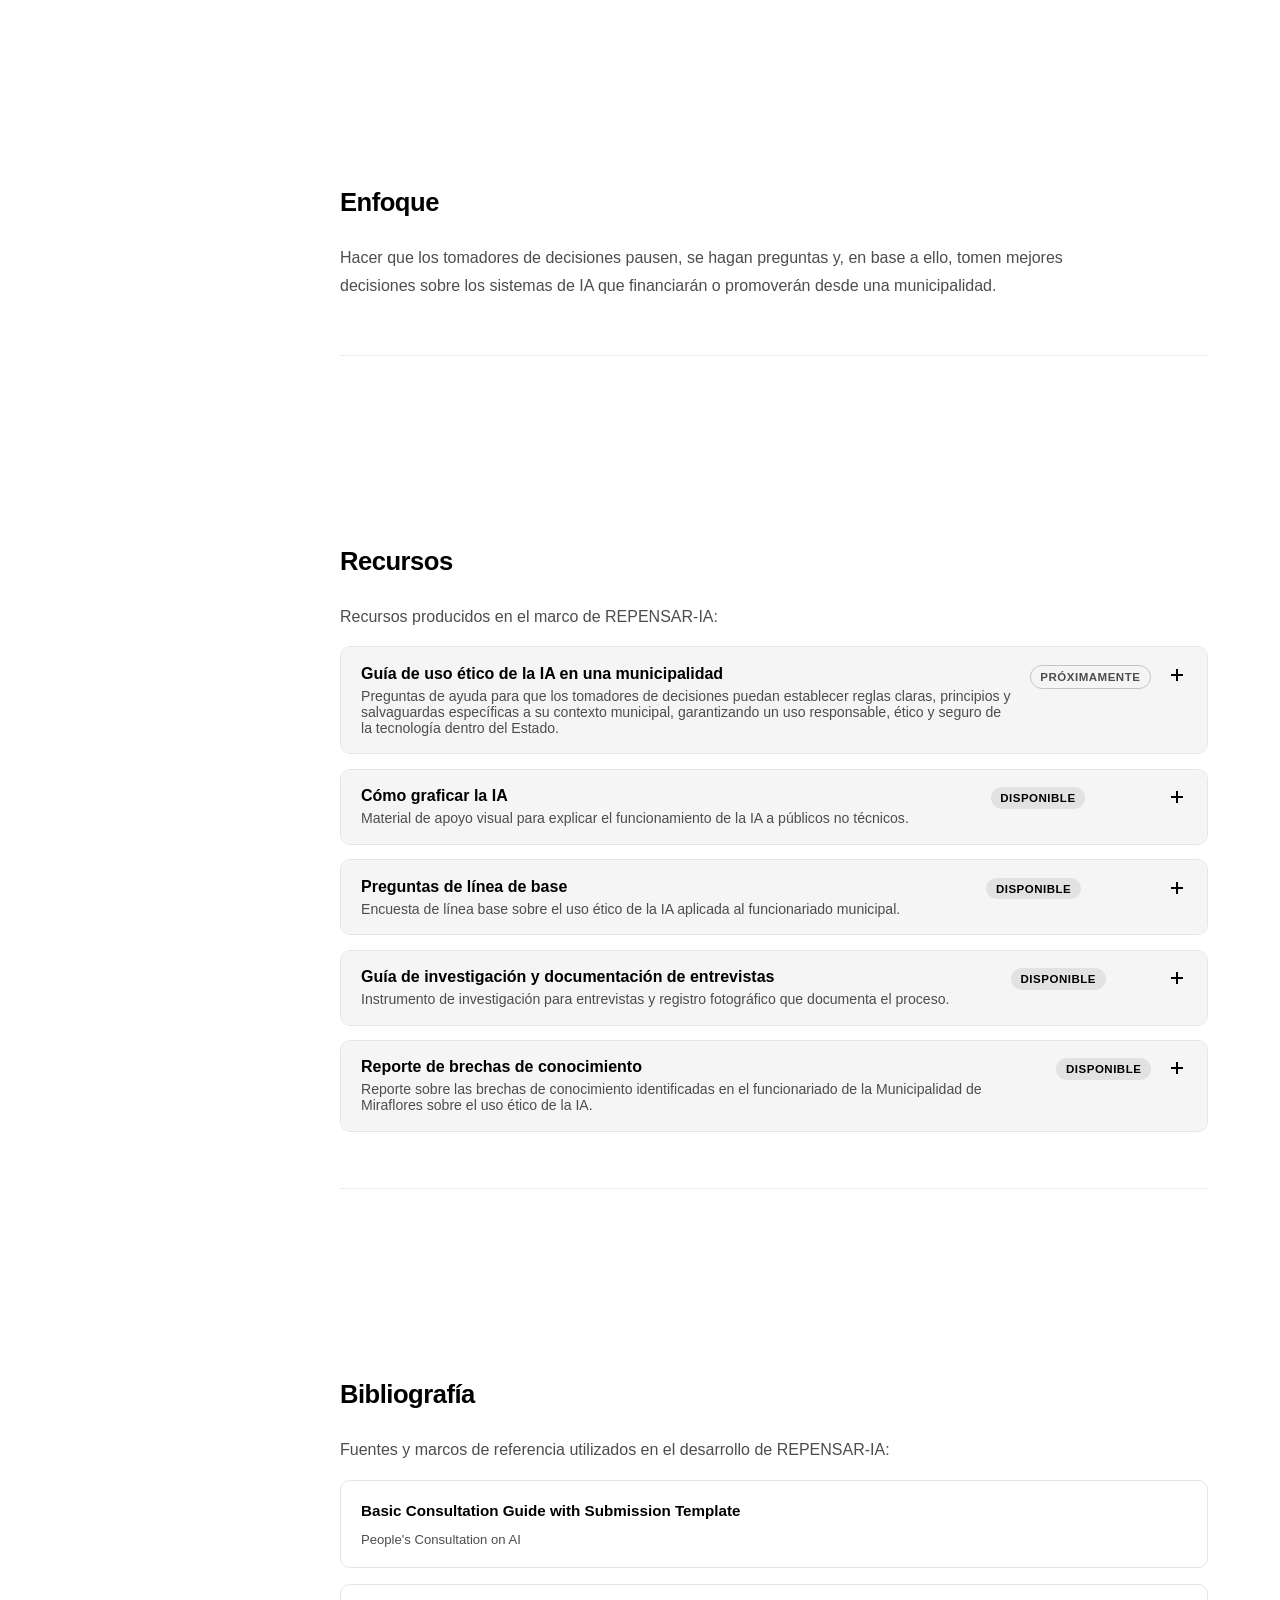
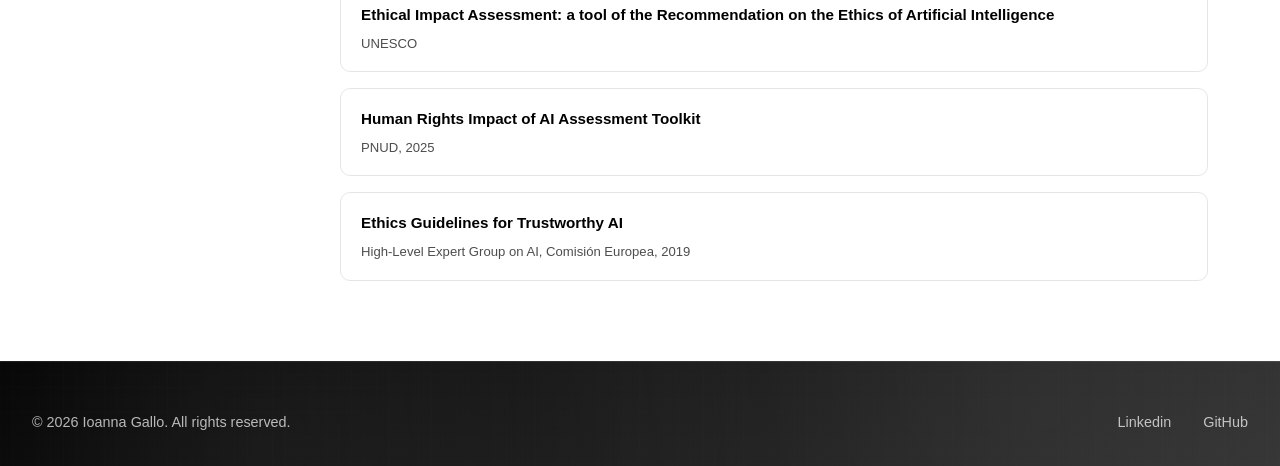
==== commit 0e792d38: "agregadas imagenes" ====
--- a/proyecto_ia.html
+++ b/proyecto_ia.html
@@ -70,19 +70,31 @@
                     <div class="carousel-track-wrapper">
                         <div class="carousel-track">
                             <figure class="carousel-slide">
-                                <img src="images/Ioa1.jpeg" alt="Entrevista con ...">
-                                <figcaption data-en="Session..." data-es="Sesión...">Sesión...</figcaption>
-                            </figure>
-                            <figure class="carousel-slide">
-                                <img src="images/Ioa2.jpeg" alt="Entrevista con ...">
-                                <figcaption data-en="Session..." data-es="Sesión...">Sesión...</figcaption>
-                            </figure>
-                            <figure class="carousel-slide">
-                                <img src="images/Ioa3.jpeg" alt="Entrevista con ...">
-                                <figcaption data-en="Session..." data-es="Sesión...">Sesión...</figcaption>
-                            </figure>
-                            <figure class="carousel-slide">
-                                <img src="images/Ioa4.png" alt="Entrevista con ...">
+                                <img src="images/Ioa13.jpeg" alt="Entrevista con Kathy Otoya, Analista de la plataforma de IA de la Subgerencia de Serenazgo de la Municipalidad de Miraflores">
+                                <figcaption data-en="Session..." data-es="Sesión...">Sesión...</figcaption>
+                            </figure>
+                            <figure class="carousel-slide">
+                                <img src="images/Ioa14.jpeg" alt="Entrevista con Juan Vilcapoma, encargado de la plataforma de IA de la Subgerencia de Serenazgo de la Municipalidad de Miraflores">
+                                <figcaption data-en="Session..." data-es="Sesión...">Sesión...</figcaption>
+                            </figure>
+                            <figure class="carousel-slide">
+                                <img src="images/Ioa15.jpeg" alt="Entrevista con ...">
+                                <figcaption data-en="Session..." data-es="Sesión...">Sesión...</figcaption>
+                            </figure>
+                            <figure class="carousel-slide">
+                                <img src="images/Ioa16.png" alt="Entrevista con ...">
+                                <figcaption data-en="Session..." data-es="Sesión...">Sesión...</figcaption>
+                            </figure>
+                            <figure class="carousel-slide">
+                                <img src="images/Ioa17.png" alt="Entrevista con ...">
+                                <figcaption data-en="Session..." data-es="Sesión...">Sesión...</figcaption>
+                            </figure>
+                            <figure class="carousel-slide">
+                                <img src="images/Ioa18.png" alt="Entrevista con ...">
+                                <figcaption data-en="Session..." data-es="Sesión...">Sesión...</figcaption>
+                            </figure>
+                            <figure class="carousel-slide">
+                                <img src="images/Ioa19.jpeg" alt="Entrevista con ...">
                                 <figcaption data-en="Session..." data-es="Sesión...">Sesión...</figcaption>
                             </figure>
                         </div>
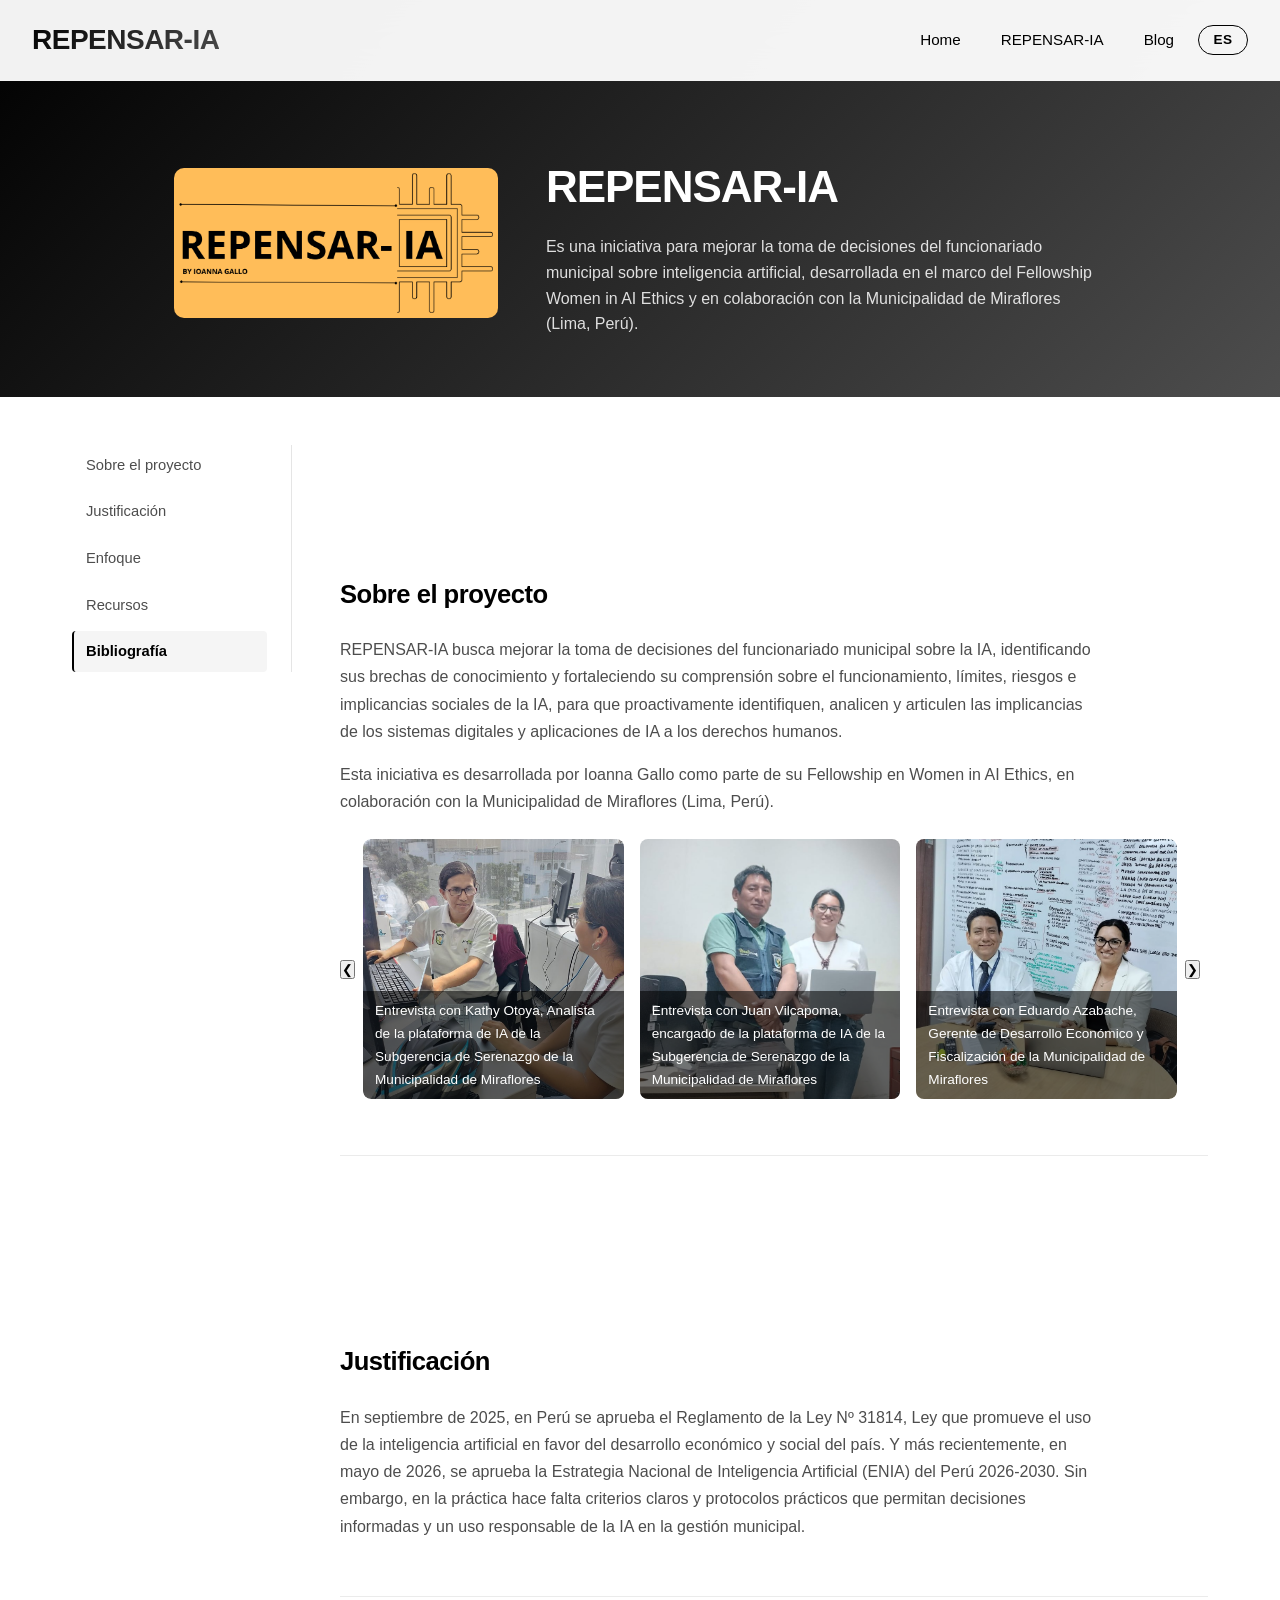
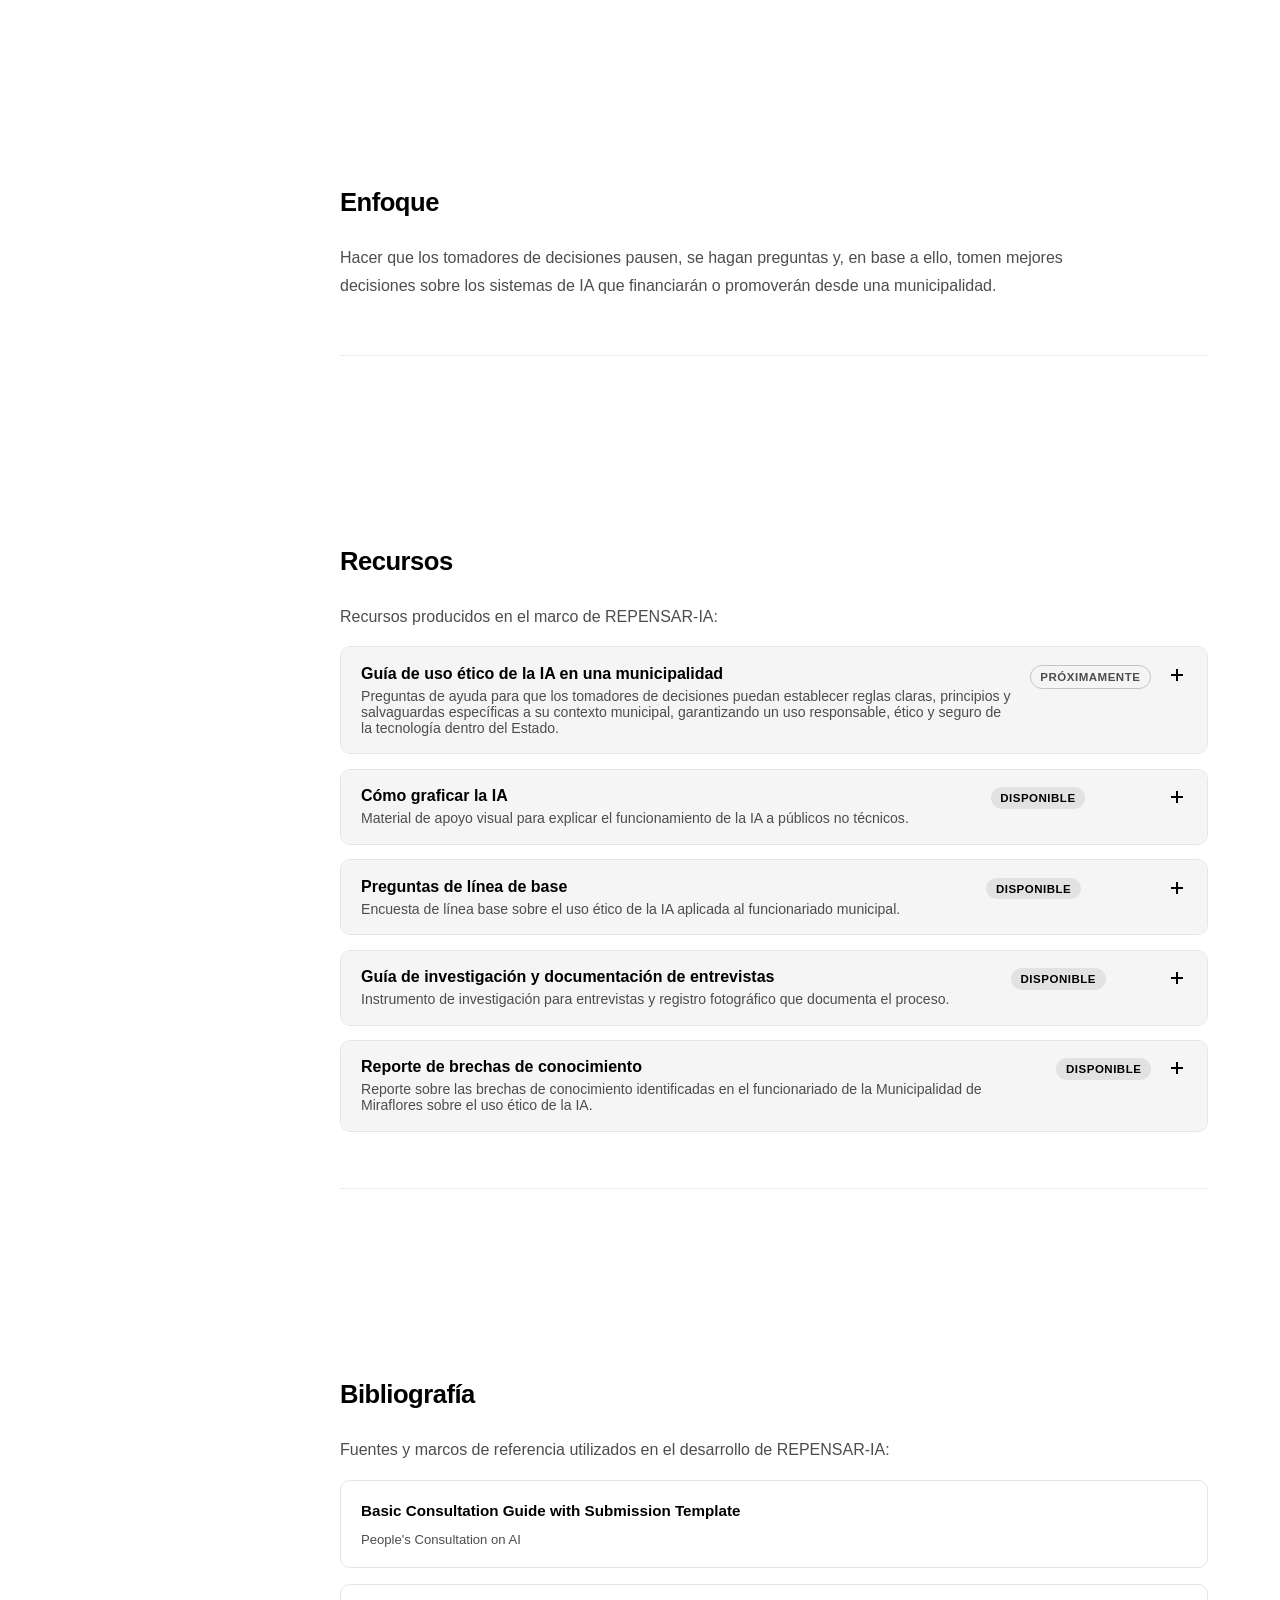
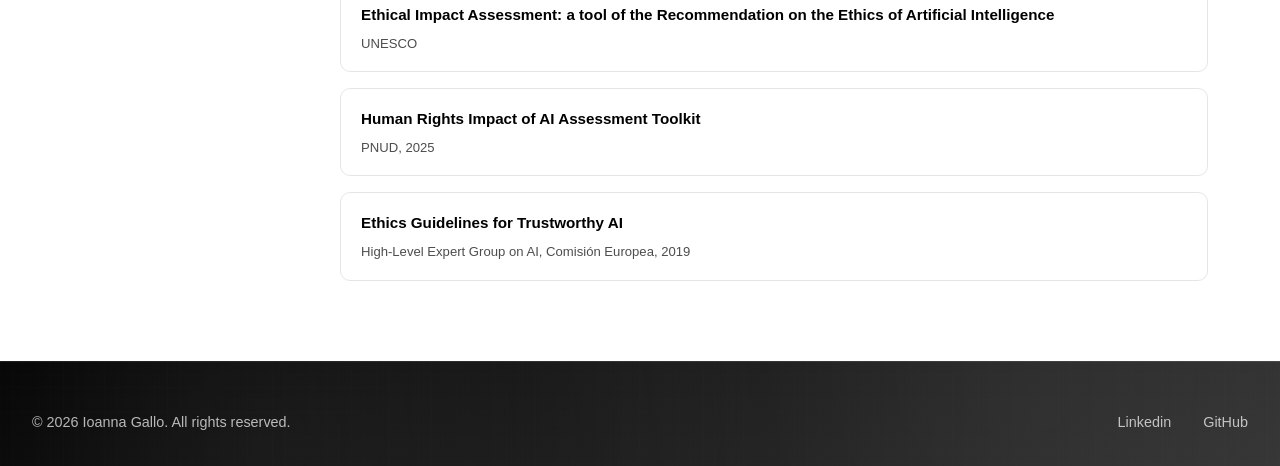
==== commit 624aae1b: "agregadas pie de fotos" ====
--- a/proyecto_ia.html
+++ b/proyecto_ia.html
@@ -71,15 +71,15 @@
                         <div class="carousel-track">
                             <figure class="carousel-slide">
                                 <img src="images/Ioa13.jpeg" alt="Entrevista con Kathy Otoya, Analista de la plataforma de IA de la Subgerencia de Serenazgo de la Municipalidad de Miraflores">
-                                <figcaption data-en="Session..." data-es="Sesión...">Sesión...</figcaption>
+                                <figcaption data-en="Kathy Otoya, analyst at the Deputy Manager of the Municipal Security Services at Municipality of Miraflores" data-es="Entrevista con Kathy Otoya, Analista de la plataforma de IA de la Subgerencia de Serenazgo de la Municipalidad de Miraflores">Entrevista con Kathy Otoya, Analista de la plataforma de IA de la Subgerencia de Serenazgo de la Municipalidad de Miraflores</figcaption>
                             </figure>
                             <figure class="carousel-slide">
                                 <img src="images/Ioa14.jpeg" alt="Entrevista con Juan Vilcapoma, encargado de la plataforma de IA de la Subgerencia de Serenazgo de la Municipalidad de Miraflores">
-                                <figcaption data-en="Session..." data-es="Sesión...">Sesión...</figcaption>
-                            </figure>
-                            <figure class="carousel-slide">
-                                <img src="images/Ioa15.jpeg" alt="Entrevista con ...">
-                                <figcaption data-en="Session..." data-es="Sesión...">Sesión...</figcaption>
+                                <figcaption data-en="Juan Vilcapoma, mandated official of the IA platform at the Deputy Manager of the Municipal Security Services at Municipality of Miraflores" data-es="Entrevista con Juan Vilcapoma, encargado de la plataforma de IA de la Subgerencia de Serenazgo de la Municipalidad de Miraflores">Entrevista con Juan Vilcapoma, encargado de la plataforma de IA de la Subgerencia de Serenazgo de la Municipalidad de Miraflores</figcaption>
+                            </figure>
+                            <figure class="carousel-slide">
+                                <img src="images/Ioa15.jpeg" alt="Entrevista con Eduardo Azabache, Gerente de Desarrollo Económico y Fiscalización de la Municipalidad de Miraflores">
+                                <figcaption data-en="Eduardo Azabache, Economic Development Manager at Municipality of Miraflores" data-es="Entrevista con Eduardo Azabache, Gerente de Desarrollo Económico y Fiscalización de la Municipalidad de Miraflores">Entrevista con Eduardo Azabache, Gerente de Desarrollo Económico y Fiscalización de la Municipalidad de Miraflores</figcaption>
                             </figure>
                             <figure class="carousel-slide">
                                 <img src="images/Ioa16.png" alt="Entrevista con ...">
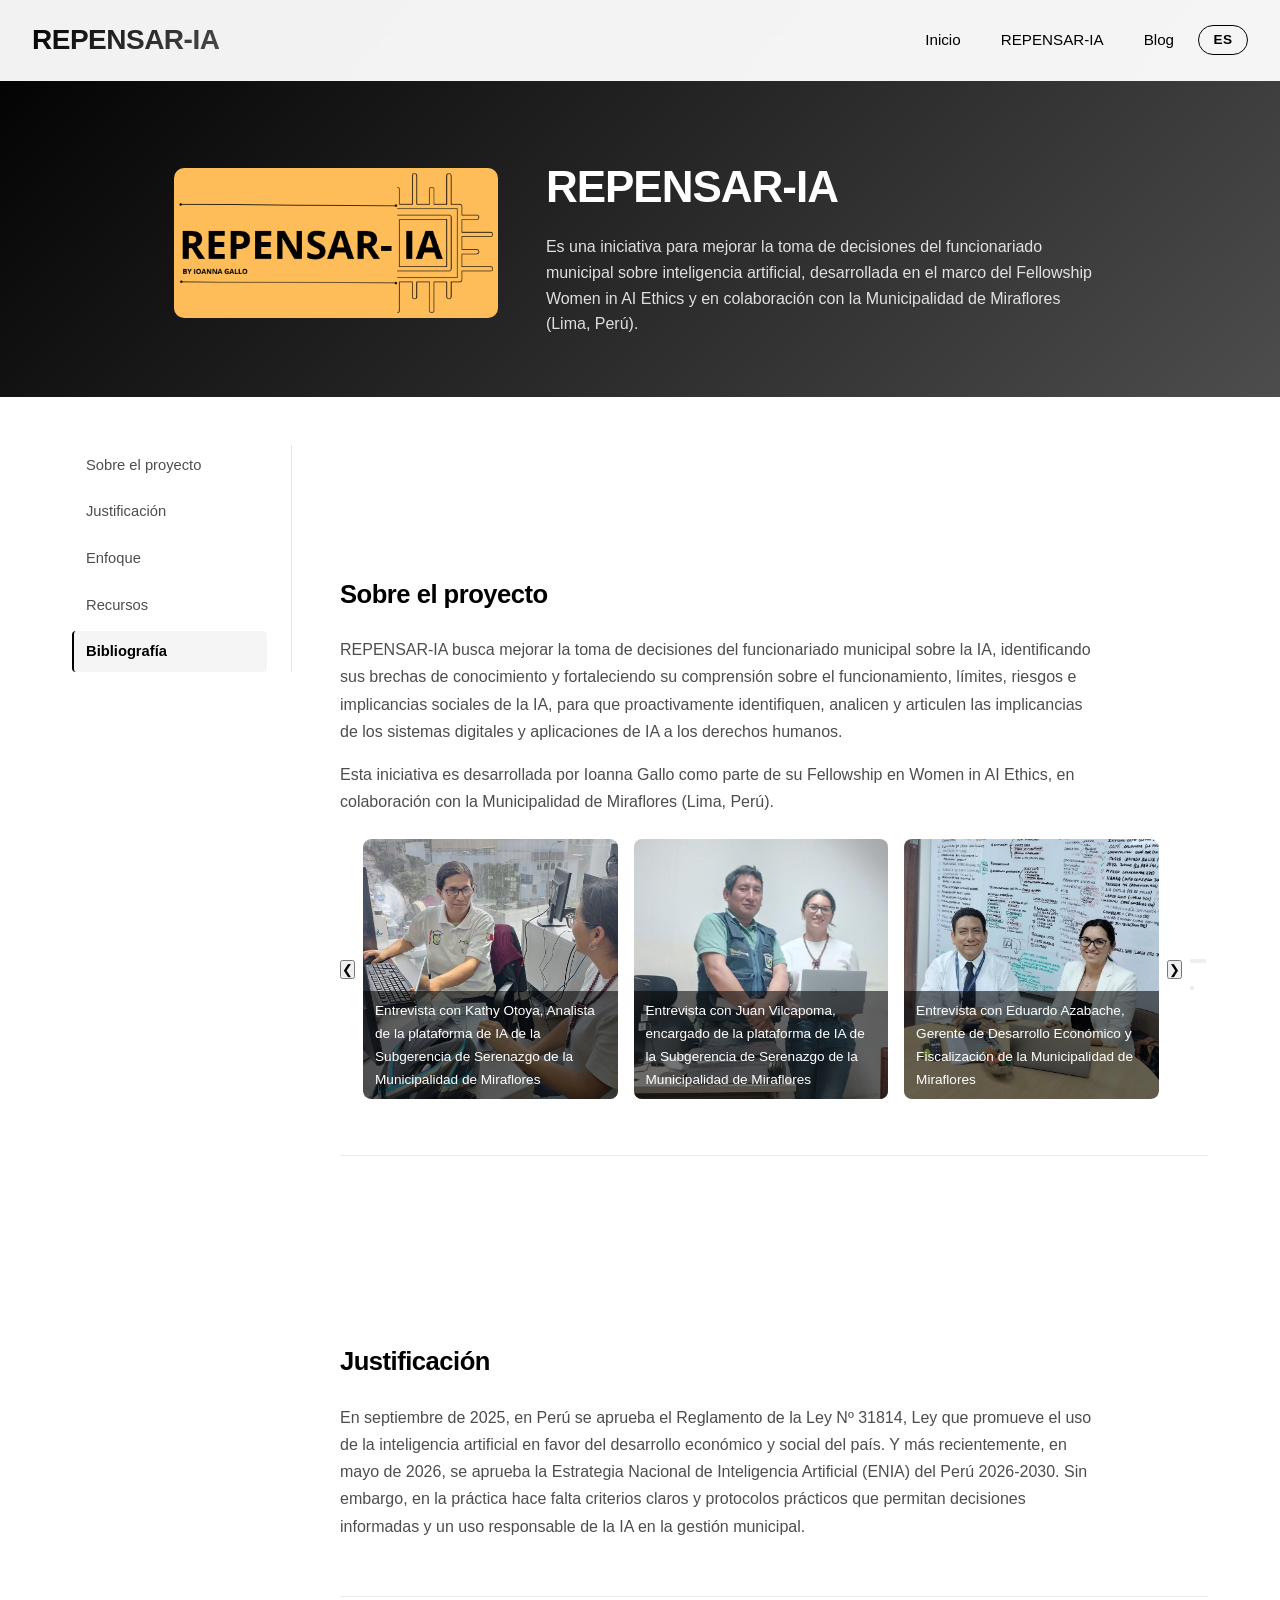
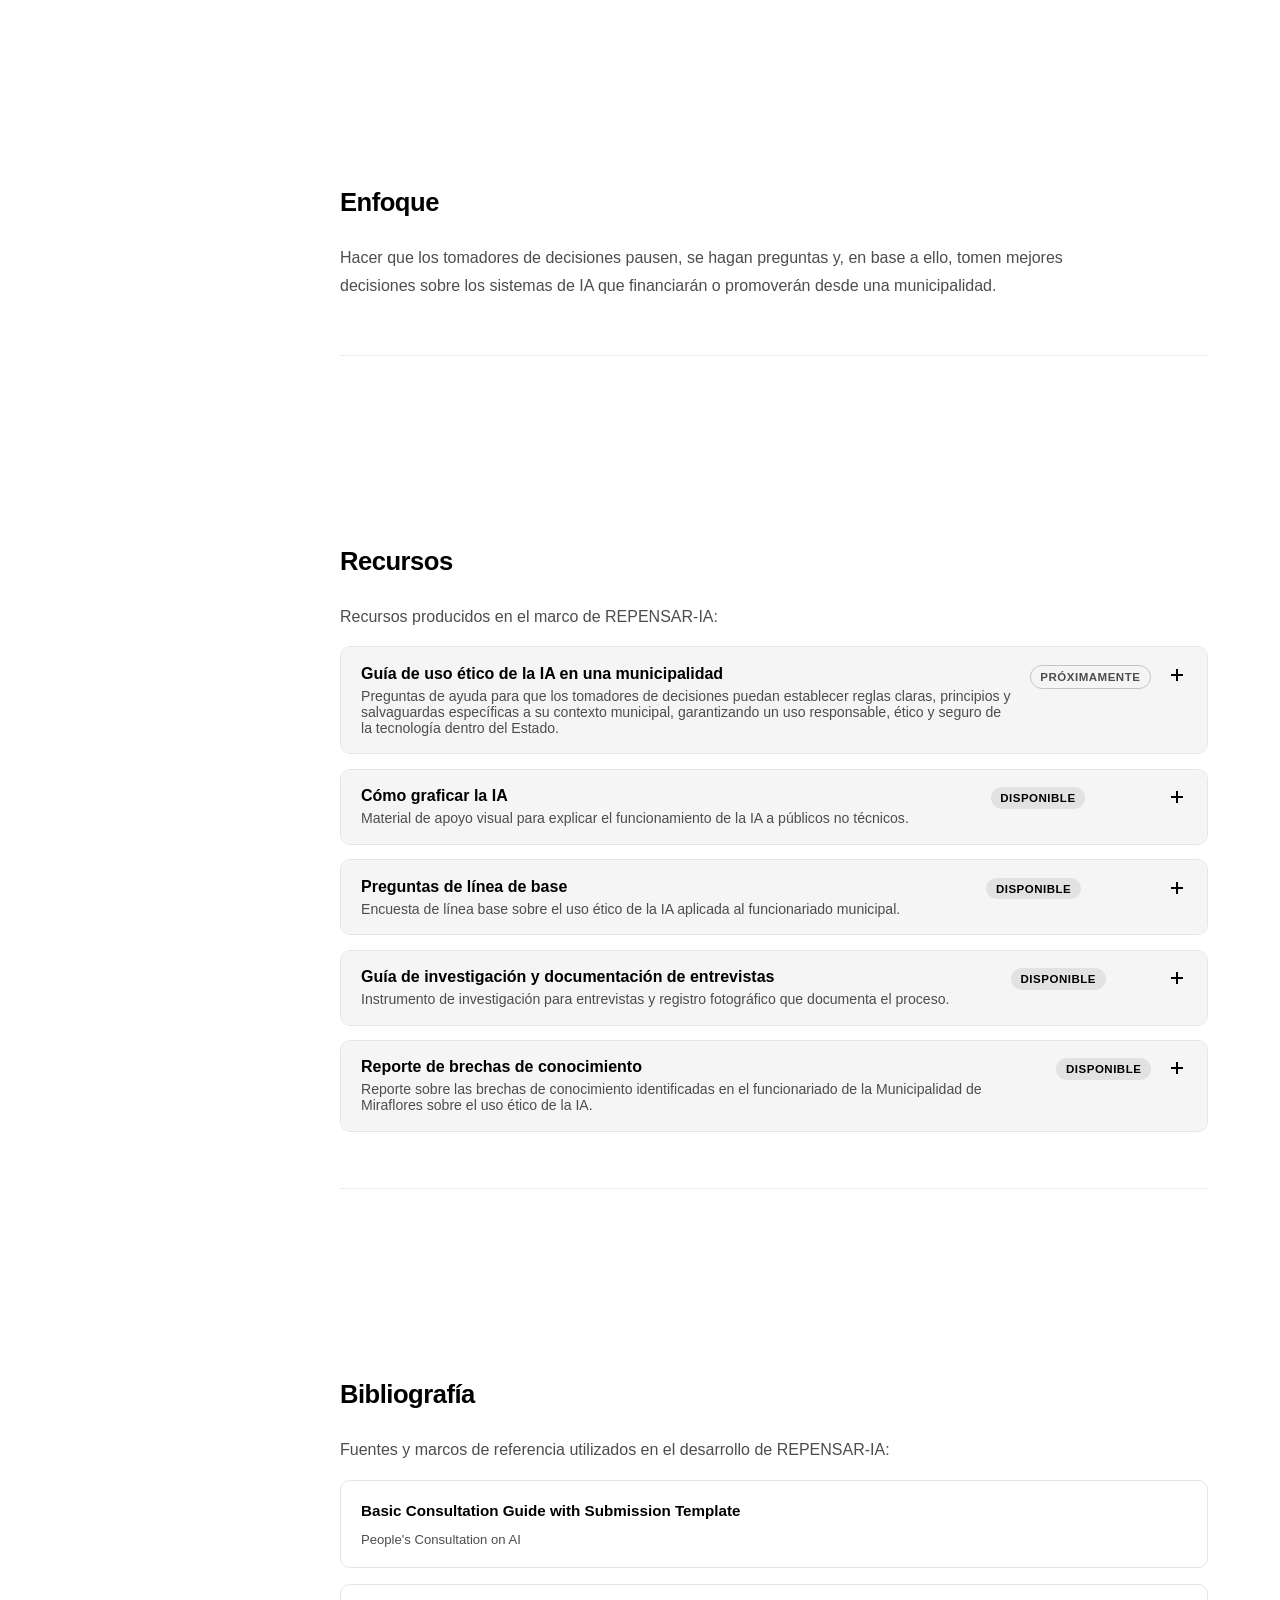
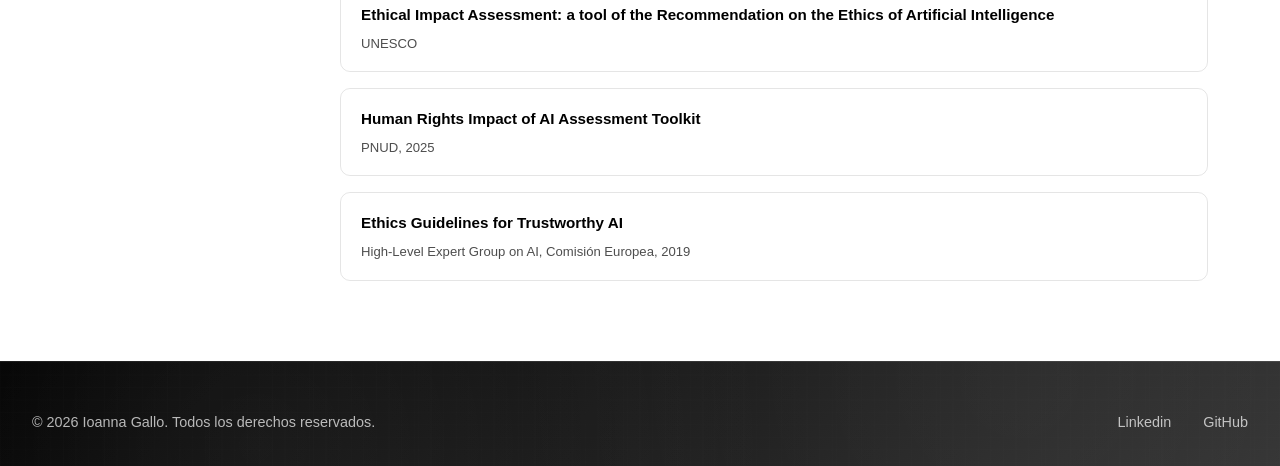
==== commit 451e4579: "jpg renombrar" ====
--- a/proyecto_ia.html
+++ b/proyecto_ia.html
@@ -82,20 +82,20 @@
                                 <figcaption data-en="Eduardo Azabache, Economic Development Manager at Municipality of Miraflores" data-es="Entrevista con Eduardo Azabache, Gerente de Desarrollo Económico y Fiscalización de la Municipalidad de Miraflores">Entrevista con Eduardo Azabache, Gerente de Desarrollo Económico y Fiscalización de la Municipalidad de Miraflores</figcaption>
                             </figure>
                             <figure class="carousel-slide">
-                                <img src="images/Ioa16.png" alt="Entrevista con ...">
-                                <figcaption data-en="Session..." data-es="Sesión...">Sesión...</figcaption>
-                            </figure>
-                            <figure class="carousel-slide">
-                                <img src="images/Ioa17.png" alt="Entrevista con ...">
-                                <figcaption data-en="Session..." data-es="Sesión...">Sesión...</figcaption>
-                            </figure>
-                            <figure class="carousel-slide">
-                                <img src="images/Ioa18.png" alt="Entrevista con ...">
-                                <figcaption data-en="Session..." data-es="Sesión...">Sesión...</figcaption>
-                            </figure>
-                            <figure class="carousel-slide">
-                                <img src="images/Ioa19.jpeg" alt="Entrevista con ...">
-                                <figcaption data-en="Session..." data-es="Sesión...">Sesión...</figcaption>
+                                <img src="images/Ioa16.jpeg" alt="Entrevista con Sandra Boza, Gerente de Participación Vecinal de la Municipalidad de Miraflores">
+                                <figcaption data-en="Sandra Boza, Neighborhood Participation Manager at Municipality of Miraflores" data-es="Entrevista con Sandra Boza, Gerente de Participación Vecinal de la Municipalidad de Miraflores">Entrevista con Sandra Boza, Gerente de Participación Vecinal de la Municipalidad de Miraflores</figcaption>
+                            </figure>
+                            <figure class="carousel-slide">
+                                <img src="images/Ioa17.jpeg" alt="Juan Vilcapoma, encargado de la plataforma de IA frente a las cámaras de seguridad de la Municipalidad de Miraflores">
+                                <figcaption data-en="Juan Vilcapoma, head of the AI platform for the Miraflores Municipality's security cameras" data-es="Juan Vilcapoma, encargado de la plataforma de IA frente a las cámaras de seguridad de la Municipalidad de Miraflores">Juan Vilcapoma, encargado de la plataforma de IA frente a las cámaras de seguridad de la Municipalidad de Miraflores</figcaption>
+                            </figure>
+                            <figure class="carousel-slide">
+                                <img src="images/Ioa18.jpeg" alt="Entrevista con Ronald Chumpitaz, Comunicador del Hub de Innovación de la Gerencia de Desarrollo Económico y Fiscalización de la Municipalidad de Miraflores">
+                                <figcaption data-en="Interview with Ronald Chumpitaz, Communications Specialist at the Innovation Hub of the Economic Development and Oversight Department of the Municipality of Miraflores" data-es="Entrevista con Ronald Chumpitaz, Comunicador del Hub de Innovación de la Gerencia de Desarrollo Económico y Fiscalización de la Municipalidad de Miraflores">Entrevista con Ronald Chumpitaz, Comunicador del Hub de Innovación de la Gerencia de Desarrollo Económico y Fiscalización de la Municipalidad de Miraflores</figcaption>
+                            </figure>
+                            <figure class="carousel-slide">
+                                <img src="images/Ioa19.jpeg" alt="Entrevista con Paul Bruce, Director del Hub de Innovación de la Gerencia de Desarrollo Económico y Fiscalización de la Municipalidad de Miraflores">
+                                <figcaption data-en="Interview with Paul Bruce, Director of the Innovation Hub at the Department of Economic Development and Oversight of the Municipality of Miraflores" data-es="Entrevista con Paul Bruce, Director del Hub de Innovación de la Gerencia de Desarrollo Económico y Fiscalización de la Municipalidad de Miraflores">Entrevista con Paul Bruce, Director del Hub de Innovación de la Gerencia de Desarrollo Económico y Fiscalización de la Municipalidad de Miraflores</figcaption>
                             </figure>
                         </div>
                     </div>
